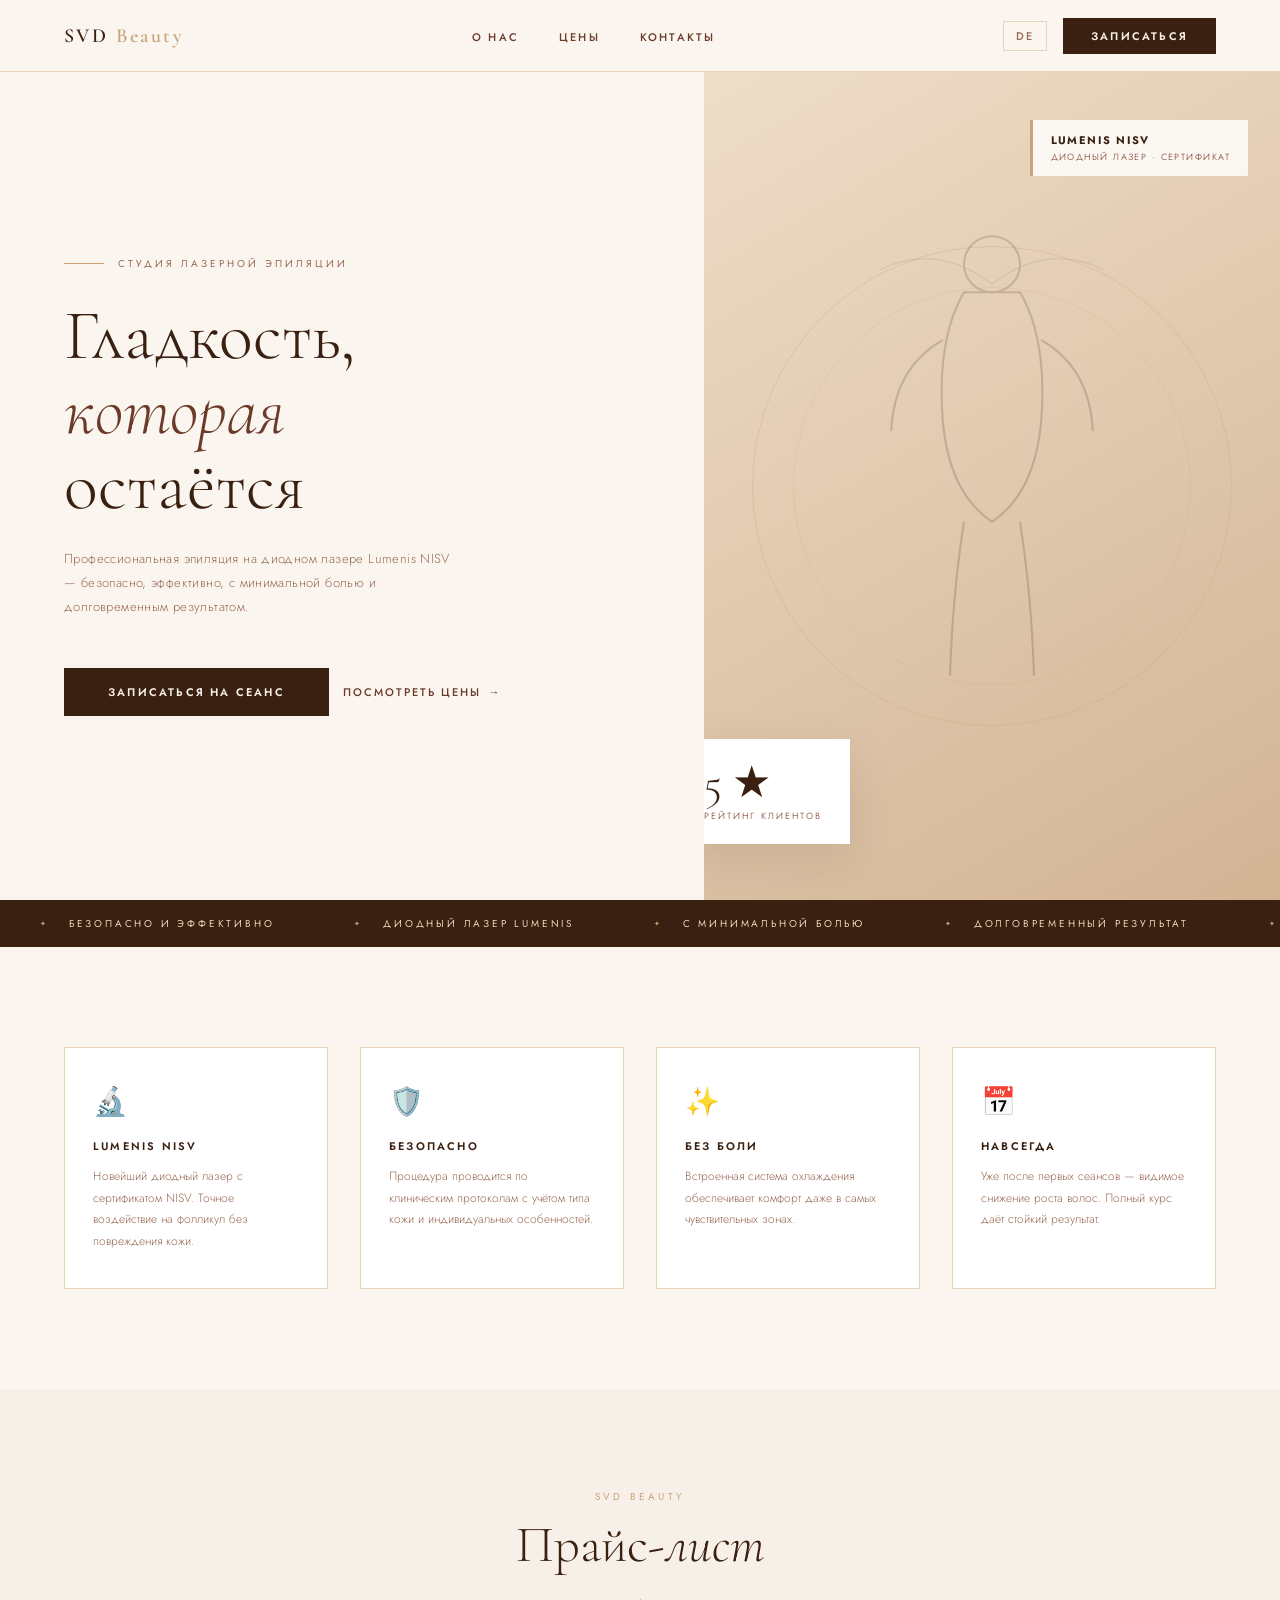
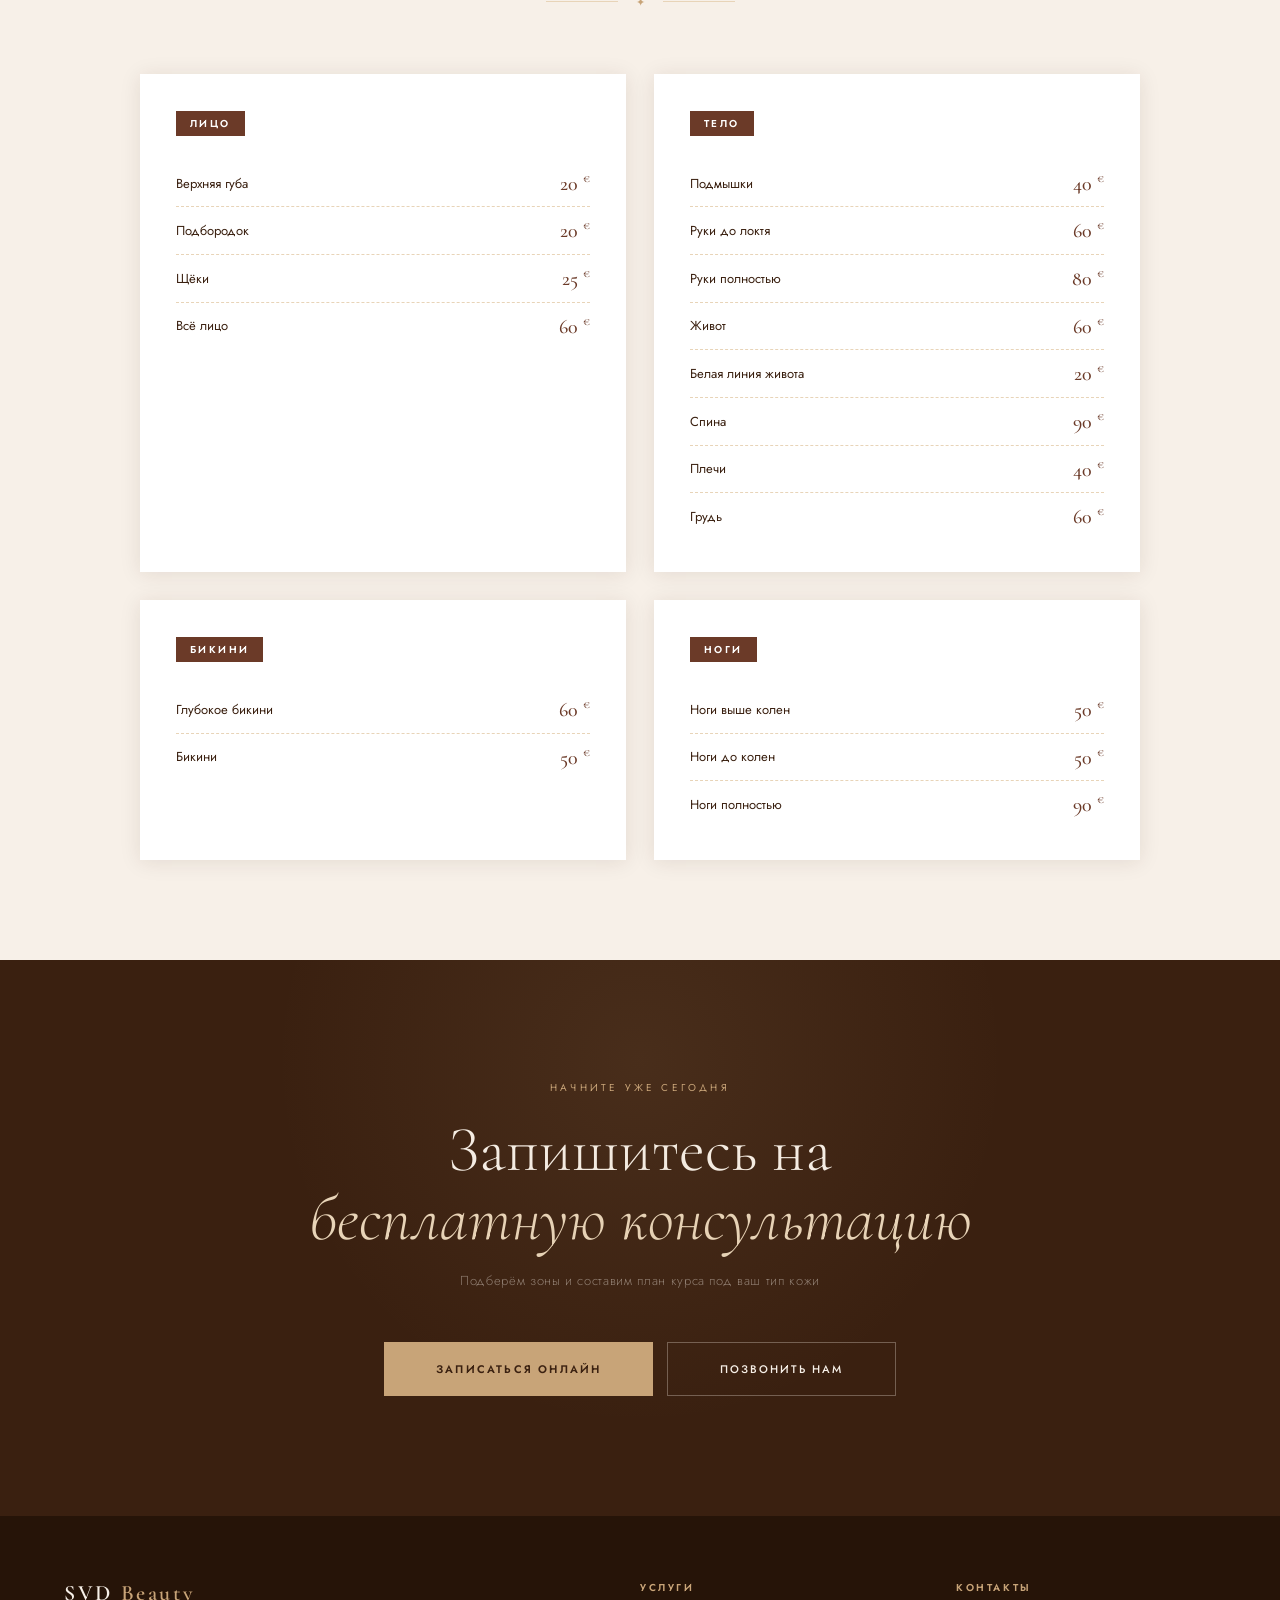
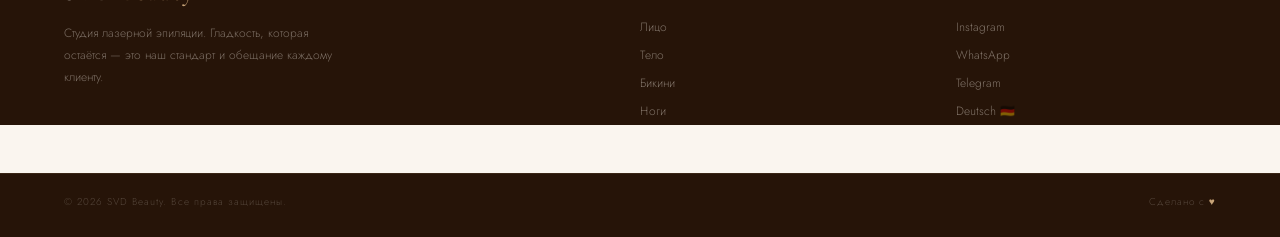
==== index.html @ 1533ad3a "initial commit" ====
<!doctype html>
<html lang="ru">
  <head>
    <meta charset="UTF-8" />
    <meta name="viewport" content="width=device-width, initial-scale=1.0" />
    <title>SVD Beauty — Студия лазерной эпиляции</title>
    <meta
      name="description"
      content="Профессиональная лазерная эпиляция на диодном лазере Lumenis. Безопасно, эффективно, без боли."
    />
    <link rel="preconnect" href="https://fonts.googleapis.com" />
    <link
      href="https://fonts.googleapis.com/css2?family=Cormorant+Garamond:ital,wght@0,300;0,400;0,600;1,300;1,400&family=Jost:wght@300;400;500;600&display=swap"
      rel="stylesheet"
    />
    <style>
      /* ═══════════════════════════════════
   RESET & VARIABLES
═══════════════════════════════════ */
      *,
      *::before,
      *::after {
        margin: 0;
        padding: 0;
        box-sizing: border-box;
      }
      :root {
        --cream: #f7f0e8;
        --warm: #faf5ef;
        --brown: #3a2010;
        --brown-mid: #6b3a28;
        --brown-soft: #9a6a55;
        --gold: #c8a478;
        --gold-light: #e8d4b8;
        --gold-pale: #f3e9d8;
        --white: #ffffff;
        --shadow: rgba(58, 32, 16, 0.1);
        --nav-h: 72px;
      }
      html {
        scroll-behavior: smooth;
      }
      body {
        font-family: "Jost", sans-serif;
        background: var(--warm);
        color: var(--brown);
        overflow-x: hidden;
        -webkit-font-smoothing: antialiased;
      }
      img {
        max-width: 100%;
        display: block;
      }
      button {
        font-family: inherit;
      }

      /* ═══════════════════════════════════
   NAV
═══════════════════════════════════ */
      .nav {
        position: fixed;
        top: 0;
        left: 0;
        right: 0;
        z-index: 200;
        height: var(--nav-h);
        display: flex;
        align-items: center;
        justify-content: space-between;
        padding: 0 64px;
        background: rgba(250, 245, 239, 0.92);
        backdrop-filter: blur(16px);
        border-bottom: 1px solid var(--gold-light);
        animation: fadeDown 0.6s ease both;
      }
      @keyframes fadeDown {
        from {
          opacity: 0;
          transform: translateY(-16px);
        }
        to {
          opacity: 1;
          transform: none;
        }
      }

      .nav-logo {
        font-family: "Cormorant Garamond", serif;
        font-size: 20px;
        font-weight: 600;
        letter-spacing: 0.12em;
        color: var(--brown);
        text-decoration: none;
      }
      .nav-logo em {
        font-style: normal;
        color: var(--gold);
      }

      .nav-center {
        display: flex;
        gap: 40px;
        list-style: none;
      }
      .nav-center a {
        font-size: 11px;
        font-weight: 500;
        letter-spacing: 0.2em;
        text-transform: uppercase;
        color: var(--brown-mid);
        text-decoration: none;
        transition: color 0.2s;
      }
      .nav-center a:hover {
        color: var(--gold);
      }

      .nav-right {
        display: flex;
        align-items: center;
        gap: 16px;
      }

      .lang-switch {
        font-size: 11px;
        font-weight: 500;
        letter-spacing: 0.16em;
        text-transform: uppercase;
        color: var(--brown-soft);
        text-decoration: none;
        padding: 6px 12px;
        border: 1px solid var(--gold-light);
        transition: all 0.2s;
      }
      .lang-switch:hover {
        border-color: var(--gold);
        color: var(--brown);
      }

      .btn-nav {
        font-size: 11px;
        font-weight: 600;
        letter-spacing: 0.2em;
        text-transform: uppercase;
        padding: 10px 28px;
        background: var(--brown);
        color: var(--cream);
        border: none;
        cursor: pointer;
        transition:
          background 0.2s,
          transform 0.15s;
      }
      .btn-nav:hover {
        background: var(--brown-mid);
        transform: translateY(-1px);
      }

      /* Burger */
      .burger {
        display: none;
        flex-direction: column;
        gap: 5px;
        background: none;
        border: none;
        cursor: pointer;
        padding: 4px;
      }
      .burger span {
        width: 24px;
        height: 2px;
        background: var(--brown);
        display: block;
        transition: all 0.3s;
      }

      /* Mobile nav drawer */
      .nav-drawer {
        display: none;
        position: fixed;
        top: var(--nav-h);
        left: 0;
        right: 0;
        background: var(--warm);
        border-bottom: 1px solid var(--gold-light);
        padding: 28px 32px;
        z-index: 199;
        flex-direction: column;
        gap: 20px;
        box-shadow: 0 12px 40px var(--shadow);
      }
      .nav-drawer.open {
        display: flex;
        animation: slideDown 0.25s ease;
      }
      @keyframes slideDown {
        from {
          opacity: 0;
          transform: translateY(-10px);
        }
        to {
          opacity: 1;
          transform: none;
        }
      }
      .nav-drawer a {
        font-size: 13px;
        font-weight: 500;
        letter-spacing: 0.16em;
        text-transform: uppercase;
        color: var(--brown-mid);
        text-decoration: none;
        padding: 8px 0;
        border-bottom: 1px solid var(--gold-pale);
      }
      .nav-drawer .btn-nav {
        width: 100%;
        text-align: center;
        padding: 14px;
        margin-top: 4px;
      }
      .nav-drawer .lang-switch {
        text-align: center;
      }

      /* ═══════════════════════════════════
   HERO
═══════════════════════════════════ */
      .hero {
        min-height: 100vh;
        padding-top: var(--nav-h);
        display: grid;
        grid-template-columns: 55% 45%;
      }

      .hero-left {
        display: flex;
        flex-direction: column;
        justify-content: center;
        padding: 80px 64px;
        animation: fadeLeft 0.8s 0.15s ease both;
      }
      @keyframes fadeLeft {
        from {
          opacity: 0;
          transform: translateX(-32px);
        }
        to {
          opacity: 1;
          transform: none;
        }
      }

      .hero-eyebrow {
        display: flex;
        align-items: center;
        gap: 14px;
        font-size: 10px;
        letter-spacing: 0.3em;
        text-transform: uppercase;
        color: var(--brown-soft);
        margin-bottom: 28px;
      }
      .hero-eyebrow::before {
        content: "";
        width: 40px;
        height: 1px;
        background: var(--gold);
      }

      .hero-title {
        font-family: "Cormorant Garamond", serif;
        font-size: clamp(48px, 5.5vw, 80px);
        font-weight: 300;
        line-height: 1.06;
        color: var(--brown);
        margin-bottom: 24px;
      }
      .hero-title em {
        font-style: italic;
        color: var(--brown-mid);
      }

      .hero-desc {
        font-size: 13px;
        font-weight: 300;
        line-height: 1.85;
        color: var(--brown-soft);
        max-width: 400px;
        margin-bottom: 48px;
        letter-spacing: 0.03em;
      }

      .hero-btns {
        display: flex;
        gap: 14px;
        flex-wrap: wrap;
        align-items: center;
      }

      .btn-primary {
        font-size: 11px;
        font-weight: 600;
        letter-spacing: 0.2em;
        text-transform: uppercase;
        padding: 16px 44px;
        background: var(--brown);
        color: var(--cream);
        border: none;
        cursor: pointer;
        transition:
          background 0.2s,
          transform 0.15s;
      }
      .btn-primary:hover {
        background: var(--brown-mid);
        transform: translateY(-2px);
      }

      .btn-ghost {
        font-size: 11px;
        font-weight: 500;
        letter-spacing: 0.18em;
        text-transform: uppercase;
        color: var(--brown-mid);
        background: none;
        border: none;
        cursor: pointer;
        display: inline-flex;
        align-items: center;
        gap: 8px;
        transition:
          gap 0.2s,
          color 0.2s;
      }
      .btn-ghost:hover {
        gap: 14px;
        color: var(--gold);
      }
      .btn-ghost::after {
        content: "→";
      }

      .hero-right {
        position: relative;
        overflow: hidden;
        background: linear-gradient(
          150deg,
          #eeddc8 0%,
          #e0c9ae 50%,
          #d2b494 100%
        );
        animation: fadeRight 0.8s 0.25s ease both;
      }
      @keyframes fadeRight {
        from {
          opacity: 0;
          transform: translateX(24px);
        }
        to {
          opacity: 1;
          transform: none;
        }
      }

      /* decorative ring */
      .hero-ring {
        position: absolute;
        top: 50%;
        left: 50%;
        transform: translate(-50%, -50%);
        width: min(480px, 90%);
        aspect-ratio: 1;
        border-radius: 50%;
        border: 1px solid rgba(201, 164, 120, 0.35);
        pointer-events: none;
      }
      .hero-ring::after {
        content: "";
        position: absolute;
        inset: 40px;
        border-radius: 50%;
        border: 1px solid rgba(201, 164, 120, 0.2);
      }

      /* SVG figure */
      .hero-fig {
        position: absolute;
        top: 50%;
        left: 50%;
        transform: translate(-50%, -54%);
        width: min(280px, 70%);
        opacity: 0.18;
      }

      .hero-badge {
        position: absolute;
        bottom: 56px;
        left: -28px;
        background: var(--white);
        padding: 22px 28px;
        box-shadow: 0 16px 48px var(--shadow);
        animation: cardUp 0.9s 0.5s ease both;
      }
      @keyframes cardUp {
        from {
          opacity: 0;
          transform: translateY(24px);
        }
        to {
          opacity: 1;
          transform: none;
        }
      }
      .hero-badge-num {
        font-family: "Cormorant Garamond", serif;
        font-size: 44px;
        font-weight: 300;
        color: var(--brown);
        line-height: 1;
      }
      .hero-badge-text {
        font-size: 9px;
        letter-spacing: 0.22em;
        text-transform: uppercase;
        color: var(--brown-soft);
        margin-top: 4px;
      }

      .hero-cert {
        position: absolute;
        top: 48px;
        right: 32px;
        background: rgba(255, 255, 255, 0.82);
        backdrop-filter: blur(8px);
        border-left: 3px solid var(--gold);
        padding: 12px 18px;
        font-size: 9px;
        letter-spacing: 0.16em;
        text-transform: uppercase;
        color: var(--brown-soft);
        line-height: 1.6;
        animation: fadeIn 0.9s 0.7s ease both;
      }
      @keyframes fadeIn {
        from {
          opacity: 0;
        }
        to {
          opacity: 1;
        }
      }
      .hero-cert strong {
        display: block;
        font-size: 11px;
        color: var(--brown);
      }

      /* ═══════════════════════════════════
   TICKER
═══════════════════════════════════ */
      .ticker {
        background: var(--brown);
        padding: 16px 0;
        overflow: hidden;
      }
      .ticker-track {
        display: flex;
        gap: 0;
        animation: ticker 26s linear infinite;
        white-space: nowrap;
      }
      @keyframes ticker {
        from {
          transform: translateX(0);
        }
        to {
          transform: translateX(-50%);
        }
      }
      .ticker-item {
        flex-shrink: 0;
        padding: 0 40px;
        font-size: 10px;
        letter-spacing: 0.28em;
        text-transform: uppercase;
        color: var(--gold-light);
        display: inline-flex;
        align-items: center;
        gap: 20px;
      }
      .ticker-item::before {
        content: "✦";
        color: var(--gold);
        font-size: 7px;
      }

      /* ═══════════════════════════════════
   FEATURES
═══════════════════════════════════ */
      .features {
        padding: 100px 64px;
        display: grid;
        grid-template-columns: repeat(4, 1fr);
        gap: 32px;
      }

      .feat {
        padding: 40px 28px 36px;
        border: 1px solid var(--gold-light);
        background: var(--white);
        transition:
          transform 0.3s,
          box-shadow 0.3s,
          border-color 0.3s;
      }
      .feat:hover {
        transform: translateY(-6px);
        box-shadow: 0 20px 48px var(--shadow);
        border-color: var(--gold);
      }
      .feat-icon {
        font-size: 28px;
        margin-bottom: 22px;
        line-height: 1;
      }
      .feat-title {
        font-size: 11px;
        letter-spacing: 0.2em;
        text-transform: uppercase;
        font-weight: 600;
        color: var(--brown);
        margin-bottom: 12px;
      }
      .feat-text {
        font-size: 12px;
        line-height: 1.8;
        color: var(--brown-soft);
        font-weight: 300;
      }

      /* ═══════════════════════════════════
   PRICE
═══════════════════════════════════ */
      .prices {
        padding: 100px 64px;
        background: var(--cream);
      }

      .section-head {
        text-align: center;
        margin-bottom: 64px;
      }
      .section-eye {
        font-size: 10px;
        letter-spacing: 0.32em;
        text-transform: uppercase;
        color: var(--gold);
        margin-bottom: 14px;
        display: block;
      }
      .section-title {
        font-family: "Cormorant Garamond", serif;
        font-size: clamp(36px, 4vw, 58px);
        font-weight: 300;
        color: var(--brown);
        line-height: 1.08;
      }
      .section-title em {
        font-style: italic;
      }
      .section-rule {
        display: flex;
        align-items: center;
        justify-content: center;
        gap: 18px;
        margin-top: 20px;
      }
      .section-rule::before,
      .section-rule::after {
        content: "";
        width: 72px;
        height: 1px;
        background: var(--gold-light);
      }
      .section-rule span {
        color: var(--gold);
        font-size: 11px;
      }

      .price-grid {
        display: grid;
        grid-template-columns: repeat(2, 1fr);
        gap: 28px;
        max-width: 1000px;
        margin: 0 auto;
      }

      .price-card {
        background: var(--white);
        padding: 36px 36px 32px;
        box-shadow: 0 2px 20px var(--shadow);
        transition: box-shadow 0.3s;
      }
      .price-card:hover {
        box-shadow: 0 8px 36px var(--shadow);
      }

      .price-cat {
        display: inline-block;
        font-size: 10px;
        letter-spacing: 0.24em;
        text-transform: uppercase;
        font-weight: 600;
        color: var(--white);
        background: var(--brown-mid);
        padding: 5px 14px;
        margin-bottom: 24px;
      }

      .price-row {
        display: flex;
        align-items: center;
        padding: 11px 0;
        border-bottom: 1px dashed var(--gold-light);
        gap: 8px;
      }
      .price-row:last-child {
        border-bottom: none;
      }
      .price-row:hover {
        background: var(--gold-pale);
        margin: 0 -12px;
        padding: 11px 12px;
      }

      .price-name {
        font-size: 13px;
        font-weight: 400;
        color: var(--brown);
      }
      .price-dots {
        flex: 1;
      }
      .price-val {
        font-family: "Cormorant Garamond", serif;
        font-size: 20px;
        font-weight: 500;
        color: var(--brown-mid);
        white-space: nowrap;
        flex-shrink: 0;
      }
      .price-val sup {
        font-size: 12px;
        vertical-align: super;
      }

      /* ═══════════════════════════════════
   CTA
═══════════════════════════════════ */
      .cta {
        padding: 120px 64px;
        text-align: center;
        background: var(--brown);
        position: relative;
        overflow: hidden;
      }
      .cta::before {
        content: "";
        position: absolute;
        top: -280px;
        left: 50%;
        transform: translateX(-50%);
        width: 760px;
        height: 760px;
        border-radius: 50%;
        background: radial-gradient(
          circle,
          rgba(200, 164, 120, 0.1) 0%,
          transparent 68%
        );
        pointer-events: none;
      }
      .cta-eye {
        font-size: 10px;
        letter-spacing: 0.32em;
        text-transform: uppercase;
        color: var(--gold);
        margin-bottom: 20px;
        display: block;
      }
      .cta-title {
        font-family: "Cormorant Garamond", serif;
        font-size: clamp(40px, 5vw, 68px);
        font-weight: 300;
        color: var(--cream);
        line-height: 1.08;
        margin-bottom: 18px;
      }
      .cta-title em {
        font-style: italic;
        color: var(--gold-light);
      }
      .cta-sub {
        font-size: 13px;
        color: rgba(247, 240, 232, 0.45);
        letter-spacing: 0.05em;
        margin-bottom: 52px;
        font-weight: 300;
      }
      .cta-btns {
        display: flex;
        justify-content: center;
        gap: 14px;
        flex-wrap: wrap;
      }

      .btn-gold {
        font-size: 11px;
        font-weight: 600;
        letter-spacing: 0.2em;
        text-transform: uppercase;
        padding: 18px 52px;
        background: var(--gold);
        color: var(--brown);
        border: none;
        cursor: pointer;
        transition:
          background 0.2s,
          transform 0.15s;
      }
      .btn-gold:hover {
        background: var(--gold-light);
        transform: translateY(-2px);
      }

      .btn-outline {
        font-size: 11px;
        font-weight: 500;
        letter-spacing: 0.18em;
        text-transform: uppercase;
        padding: 18px 52px;
        background: transparent;
        border: 1.5px solid rgba(247, 240, 232, 0.3);
        color: var(--cream);
        cursor: pointer;
        transition:
          border-color 0.2s,
          color 0.2s;
      }
      .btn-outline:hover {
        border-color: var(--gold);
        color: var(--gold-light);
      }

      /* ═══════════════════════════════════
   FOOTER
═══════════════════════════════════ */
      footer {
        background: #261408;
        padding: 64px 64px 0;
        display: grid;
        grid-template-columns: 2fr 1fr 1fr;
        gap: 56px;
      }
      .footer-logo {
        font-family: "Cormorant Garamond", serif;
        font-size: 22px;
        font-weight: 600;
        letter-spacing: 0.12em;
        color: var(--cream);
        text-decoration: none;
        display: inline-block;
        margin-bottom: 16px;
      }
      .footer-logo em {
        font-style: normal;
        color: var(--gold);
      }
      .footer-desc {
        font-size: 12px;
        color: rgba(247, 240, 232, 0.4);
        line-height: 1.85;
        max-width: 270px;
        font-weight: 300;
      }
      .footer-col h4 {
        font-size: 10px;
        letter-spacing: 0.26em;
        text-transform: uppercase;
        color: var(--gold);
        margin-bottom: 18px;
        font-weight: 600;
      }
      .footer-col ul {
        list-style: none;
      }
      .footer-col li {
        font-size: 12px;
        color: rgba(247, 240, 232, 0.42);
        padding: 5px 0;
        font-weight: 300;
      }
      .footer-col a {
        color: rgba(247, 240, 232, 0.42);
        text-decoration: none;
        transition: color 0.2s;
      }
      .footer-col a:hover {
        color: var(--gold-light);
      }

      .footer-bottom {
        background: #261408;
        padding: 20px 64px 28px;
        margin-top: 48px;
        border-top: 1px solid rgba(200, 164, 120, 0.12);
        display: flex;
        justify-content: space-between;
        align-items: center;
      }
      .footer-bottom p {
        font-size: 10px;
        letter-spacing: 0.1em;
        color: rgba(247, 240, 232, 0.22);
        font-weight: 300;
      }
      .footer-heart {
        color: var(--gold);
      }

      /* ═══════════════════════════════════
   MODAL
═══════════════════════════════════ */
      .overlay {
        display: none;
        position: fixed;
        inset: 0;
        z-index: 300;
        background: rgba(38, 20, 8, 0.72);
        backdrop-filter: blur(8px);
        align-items: center;
        justify-content: center;
        padding: 20px;
      }
      .overlay.open {
        display: flex;
        animation: fadeIn 0.2s ease;
      }

      .modal {
        background: var(--warm);
        padding: 52px 44px;
        max-width: 460px;
        width: 100%;
        position: relative;
        box-shadow: 0 32px 80px rgba(0, 0, 0, 0.3);
        animation: scaleUp 0.25s ease;
      }
      @keyframes scaleUp {
        from {
          opacity: 0;
          transform: scale(0.96);
        }
        to {
          opacity: 1;
          transform: scale(1);
        }
      }

      .modal-close {
        position: absolute;
        top: 18px;
        right: 20px;
        font-size: 18px;
        background: none;
        border: none;
        color: var(--brown-soft);
        cursor: pointer;
        transition: color 0.2s;
      }
      .modal-close:hover {
        color: var(--brown);
      }

      .modal h2 {
        font-family: "Cormorant Garamond", serif;
        font-size: 30px;
        font-weight: 300;
        margin-bottom: 6px;
      }
      .modal-sub {
        font-size: 12px;
        color: var(--brown-soft);
        margin-bottom: 30px;
        font-weight: 300;
      }

      .form-row {
        margin-bottom: 18px;
      }
      .form-row label {
        display: block;
        font-size: 10px;
        letter-spacing: 0.2em;
        text-transform: uppercase;
        color: var(--brown-soft);
        margin-bottom: 8px;
        font-weight: 500;
      }
      .form-row input,
      .form-row select {
        width: 100%;
        padding: 13px 14px;
        border: 1px solid var(--gold-light);
        background: var(--white);
        font-family: "Jost", sans-serif;
        font-size: 13px;
        color: var(--brown);
        outline: none;
        transition: border-color 0.2s;
        appearance: none;
      }
      .form-row input:focus,
      .form-row select:focus {
        border-color: var(--gold);
      }

      .form-submit {
        width: 100%;
        padding: 15px;
        margin-top: 6px;
        background: var(--brown);
        color: var(--cream);
        font-family: "Jost", sans-serif;
        font-size: 11px;
        font-weight: 600;
        letter-spacing: 0.22em;
        text-transform: uppercase;
        border: none;
        cursor: pointer;
        transition: background 0.2s;
      }
      .form-submit:hover:not(:disabled) {
        background: var(--brown-mid);
      }
      .form-submit:disabled {
        opacity: 0.6;
        cursor: not-allowed;
      }

      .form-msg {
        display: none;
        margin-top: 12px;
        padding: 12px 14px;
        font-size: 12px;
        font-weight: 400;
        text-align: center;
      }
      .form-msg.success {
        background: #eef6ee;
        color: #2d6a2d;
        display: block;
      }
      .form-msg.error {
        background: #fdecea;
        color: #8b2c2c;
        display: block;
      }

      /* ═══════════════════════════════════
   RESPONSIVE — 1024
═══════════════════════════════════ */
      @media (max-width: 1024px) {
        .nav {
          padding: 0 32px;
        }
        .nav-center {
          gap: 24px;
        }

        .hero {
          grid-template-columns: 1fr 1fr;
        }
        .hero-left {
          padding: 60px 36px 60px 40px;
        }

        .features {
          padding: 72px 40px;
          gap: 20px;
        }
        .prices {
          padding: 80px 40px;
        }
        .cta {
          padding: 90px 40px;
        }
        footer {
          padding: 52px 40px 0;
          gap: 36px;
        }
        .footer-bottom {
          padding: 18px 40px 24px;
        }
      }

      /* ═══════════════════════════════════
   RESPONSIVE — 768
═══════════════════════════════════ */
      @media (max-width: 768px) {
        :root {
          --nav-h: 64px;
        }

        .nav {
          padding: 0 24px;
        }
        .nav-center,
        .nav-right .lang-switch,
        .nav-right .btn-nav {
          display: none;
        }
        .burger {
          display: flex;
        }

        /* hero stacks */
        .hero {
          grid-template-columns: 1fr;
          min-height: auto;
        }
        .hero-left {
          padding: 56px 24px 52px;
          order: 1;
        }
        .hero-right {
          order: 2;
          height: 300px;
        }
        .hero-badge {
          left: 16px;
          bottom: 24px;
          padding: 16px 20px;
        }
        .hero-badge-num {
          font-size: 36px;
        }
        .hero-cert {
          top: 20px;
          right: 16px;
        }

        /* features 2 cols */
        .features {
          grid-template-columns: 1fr 1fr;
          padding: 56px 24px;
          gap: 16px;
        }

        /* price 1 col */
        .price-grid {
          grid-template-columns: 1fr;
        }
        .prices {
          padding: 64px 24px;
        }
        .price-card {
          padding: 28px 24px;
        }

        .cta {
          padding: 72px 24px;
        }
        .cta-btns {
          flex-direction: column;
          align-items: stretch;
        }
        .btn-gold,
        .btn-outline {
          padding: 16px 32px;
        }

        footer {
          grid-template-columns: 1fr;
          padding: 48px 24px 0;
          gap: 36px;
        }
        .footer-bottom {
          flex-direction: column;
          gap: 6px;
          padding: 16px 24px 24px;
          text-align: center;
        }

        .modal {
          padding: 40px 28px;
        }
      }

      @media (max-width: 400px) {
        .features {
          grid-template-columns: 1fr;
        }
        .hero-btns {
          flex-direction: column;
          align-items: flex-start;
        }
      }
    </style>
  </head>
  <body>
    <!-- ═══ NAV ═══ -->
    <nav class="nav">
      <a href="#" class="nav-logo">SVD <em>Beauty</em></a>

      <ul class="nav-center">
        <li><a href="#features">О нас</a></li>
        <li><a href="#prices">Цены</a></li>
        <li><a href="#contact">Контакты</a></li>
      </ul>

      <div class="nav-right">
        <a
          href="/mnt/user-data/outputs/svd-beauty/de/index.html"
          class="lang-switch"
          >DE</a
        >
        <button class="btn-nav" onclick="openModal()">Записаться</button>
      </div>

      <button
        class="burger"
        id="burger"
        aria-label="Меню"
        onclick="toggleDrawer()"
      >
        <span></span><span></span><span></span>
      </button>
    </nav>

    <!-- Mobile drawer -->
    <div class="nav-drawer" id="drawer">
      <a href="#features" onclick="toggleDrawer()">О нас</a>
      <a href="#prices" onclick="toggleDrawer()">Цены</a>
      <a href="#contact" onclick="toggleDrawer()">Контакты</a>
      <a href="/de/" class="lang-switch">🇩🇪 Deutsch</a>
      <button
        class="btn-nav"
        onclick="
          toggleDrawer();
          openModal();
        "
      >
        Записаться
      </button>
    </div>

    <!-- ═══ HERO ═══ -->
    <section class="hero">
      <div class="hero-left">
        <div class="hero-eyebrow">Студия лазерной эпиляции</div>
        <h1 class="hero-title">
          Гладкость,<br />
          <em>которая</em><br />
          остаётся
        </h1>
        <p class="hero-desc">
          Профессиональная эпиляция на диодном лазере Lumenis NISV — безопасно,
          эффективно, с минимальной болью и долговременным результатом.
        </p>
        <div class="hero-btns">
          <button class="btn-primary" onclick="openModal()">
            Записаться на сеанс
          </button>
          <button
            class="btn-ghost"
            onclick="
              document
                .getElementById('prices')
                .scrollIntoView({ behavior: 'smooth' })
            "
          >
            Посмотреть цены
          </button>
        </div>
      </div>

      <div class="hero-right">
        <div class="hero-ring"></div>

        <!-- Abstract figure SVG -->
        <svg
          class="hero-fig"
          viewBox="0 0 200 360"
          fill="none"
          xmlns="http://www.w3.org/2000/svg"
        >
          <circle cx="100" cy="36" r="20" stroke="#3a2010" stroke-width="1.5" />
          <path
            d="M80 56 Q60 90 65 150 Q70 200 100 220 Q130 200 135 150 Q140 90 120 56Z"
            stroke="#3a2010"
            stroke-width="1.5"
            fill="none"
          />
          <path
            d="M65 90 Q30 110 28 155"
            stroke="#3a2010"
            stroke-width="1.5"
            fill="none"
          />
          <path
            d="M135 90 Q170 110 172 155"
            stroke="#3a2010"
            stroke-width="1.5"
            fill="none"
          />
          <path
            d="M80 220 Q72 270 70 330"
            stroke="#3a2010"
            stroke-width="1.5"
            fill="none"
          />
          <path
            d="M120 220 Q128 270 130 330"
            stroke="#3a2010"
            stroke-width="1.5"
            fill="none"
          />
          <!-- palm leaves -->
          <path
            d="M20 40 Q60 20 100 50"
            stroke="#3a2010"
            stroke-width=".8"
            fill="none"
            opacity=".5"
          />
          <path
            d="M180 40 Q140 20 100 50"
            stroke="#3a2010"
            stroke-width=".8"
            fill="none"
            opacity=".5"
          />
        </svg>

        <div class="hero-badge">
          <div class="hero-badge-num">5 ★</div>
          <div class="hero-badge-text">Рейтинг клиентов</div>
        </div>

        <div class="hero-cert">
          <strong>Lumenis NISV</strong>
          Диодный лазер · Сертификат
        </div>
      </div>
    </section>

    <!-- ═══ TICKER ═══ -->
    <div class="ticker" aria-hidden="true">
      <div class="ticker-track">
        <span class="ticker-item">Безопасно и эффективно</span>
        <span class="ticker-item">Диодный лазер Lumenis</span>
        <span class="ticker-item">С минимальной болью</span>
        <span class="ticker-item">Долговременный результат</span>
        <span class="ticker-item">NISV Сертификат</span>
        <span class="ticker-item">Гладкость, которая остаётся</span>
        <span class="ticker-item">Безопасно и эффективно</span>
        <span class="ticker-item">Диодный лазер Lumenis</span>
        <span class="ticker-item">С минимальной болью</span>
        <span class="ticker-item">Долговременный результат</span>
        <span class="ticker-item">NISV Сертификат</span>
        <span class="ticker-item">Гладкость, которая остаётся</span>
      </div>
    </div>

    <!-- ═══ FEATURES ═══ -->
    <section class="features" id="features">
      <div class="feat">
        <div class="feat-icon">🔬</div>
        <div class="feat-title">Lumenis NISV</div>
        <p class="feat-text">
          Новейший диодный лазер с сертификатом NISV. Точное воздействие на
          фолликул без повреждения кожи.
        </p>
      </div>
      <div class="feat">
        <div class="feat-icon">🛡️</div>
        <div class="feat-title">Безопасно</div>
        <p class="feat-text">
          Процедура проводится по клиническим протоколам с учётом типа кожи и
          индивидуальных особенностей.
        </p>
      </div>
      <div class="feat">
        <div class="feat-icon">✨</div>
        <div class="feat-title">Без боли</div>
        <p class="feat-text">
          Встроенная система охлаждения обеспечивает комфорт даже в самых
          чувствительных зонах.
        </p>
      </div>
      <div class="feat">
        <div class="feat-icon">📅</div>
        <div class="feat-title">Навсегда</div>
        <p class="feat-text">
          Уже после первых сеансов — видимое снижение роста волос. Полный курс
          даёт стойкий результат.
        </p>
      </div>
    </section>

    <!-- ═══ PRICES ═══ -->
    <section class="prices" id="prices">
      <div class="section-head">
        <span class="section-eye">SVD Beauty</span>
        <h2 class="section-title">Прайс&#8209;<em>лист</em></h2>
        <div class="section-rule"><span>✦</span></div>
      </div>

      <div class="price-grid">
        <div class="price-card">
          <span class="price-cat">Лицо</span>
          <div class="price-row">
            <span class="price-name">Верхняя губа</span
            ><span class="price-dots"></span
            ><span class="price-val">20 <sup>€</sup></span>
          </div>
          <div class="price-row">
            <span class="price-name">Подбородок</span
            ><span class="price-dots"></span
            ><span class="price-val">20 <sup>€</sup></span>
          </div>
          <div class="price-row">
            <span class="price-name">Щёки</span><span class="price-dots"></span
            ><span class="price-val">25 <sup>€</sup></span>
          </div>
          <div class="price-row">
            <span class="price-name">Всё лицо</span
            ><span class="price-dots"></span
            ><span class="price-val">60 <sup>€</sup></span>
          </div>
        </div>

        <div class="price-card">
          <span class="price-cat">Тело</span>
          <div class="price-row">
            <span class="price-name">Подмышки</span
            ><span class="price-dots"></span
            ><span class="price-val">40 <sup>€</sup></span>
          </div>
          <div class="price-row">
            <span class="price-name">Руки до локтя</span
            ><span class="price-dots"></span
            ><span class="price-val">60 <sup>€</sup></span>
          </div>
          <div class="price-row">
            <span class="price-name">Руки полностью</span
            ><span class="price-dots"></span
            ><span class="price-val">80 <sup>€</sup></span>
          </div>
          <div class="price-row">
            <span class="price-name">Живот</span><span class="price-dots"></span
            ><span class="price-val">60 <sup>€</sup></span>
          </div>
          <div class="price-row">
            <span class="price-name">Белая линия живота</span
            ><span class="price-dots"></span
            ><span class="price-val">20 <sup>€</sup></span>
          </div>
          <div class="price-row">
            <span class="price-name">Спина</span><span class="price-dots"></span
            ><span class="price-val">90 <sup>€</sup></span>
          </div>
          <div class="price-row">
            <span class="price-name">Плечи</span><span class="price-dots"></span
            ><span class="price-val">40 <sup>€</sup></span>
          </div>
          <div class="price-row">
            <span class="price-name">Грудь</span><span class="price-dots"></span
            ><span class="price-val">60 <sup>€</sup></span>
          </div>
        </div>

        <div class="price-card">
          <span class="price-cat">Бикини</span>
          <div class="price-row">
            <span class="price-name">Глубокое бикини</span
            ><span class="price-dots"></span
            ><span class="price-val">60 <sup>€</sup></span>
          </div>
          <div class="price-row">
            <span class="price-name">Бикини</span
            ><span class="price-dots"></span
            ><span class="price-val">50 <sup>€</sup></span>
          </div>
        </div>

        <div class="price-card">
          <span class="price-cat">Ноги</span>
          <div class="price-row">
            <span class="price-name">Ноги выше колен</span
            ><span class="price-dots"></span
            ><span class="price-val">50 <sup>€</sup></span>
          </div>
          <div class="price-row">
            <span class="price-name">Ноги до колен</span
            ><span class="price-dots"></span
            ><span class="price-val">50 <sup>€</sup></span>
          </div>
          <div class="price-row">
            <span class="price-name">Ноги полностью</span
            ><span class="price-dots"></span
            ><span class="price-val">90 <sup>€</sup></span>
          </div>
        </div>
      </div>
    </section>

    <!-- ═══ CTA ═══ -->
    <section class="cta" id="contact">
      <span class="cta-eye">Начните уже сегодня</span>
      <h2 class="cta-title">
        Запишитесь на<br /><em>бесплатную консультацию</em>
      </h2>
      <p class="cta-sub">
        Подберём зоны и составим план курса под ваш тип кожи
      </p>
      <div class="cta-btns">
        <button class="btn-gold" onclick="openModal()">
          Записаться онлайн
        </button>
        <button class="btn-outline">Позвонить нам</button>
      </div>
    </section>

    <!-- ═══ FOOTER ═══ -->
    <footer>
      <div>
        <a href="#" class="footer-logo">SVD <em>Beauty</em></a>
        <p class="footer-desc">
          Студия лазерной эпиляции. Гладкость, которая остаётся — это наш
          стандарт и обещание каждому клиенту.
        </p>
      </div>
      <div class="footer-col">
        <h4>Услуги</h4>
        <ul>
          <li>Лицо</li>
          <li>Тело</li>
          <li>Бикини</li>
          <li>Ноги</li>
        </ul>
      </div>
      <div class="footer-col">
        <h4>Контакты</h4>
        <ul>
          <li><a href="#">Instagram</a></li>
          <li><a href="#">WhatsApp</a></li>
          <li><a href="#">Telegram</a></li>
          <li><a href="/de/">Deutsch 🇩🇪</a></li>
        </ul>
      </div>
    </footer>
    <div class="footer-bottom">
      <p>© 2026 SVD Beauty. Все права защищены.</p>
      <p>Сделано с <span class="footer-heart">♥</span></p>
    </div>

    <!-- ═══ MODAL ═══ -->
    <div
      class="overlay"
      id="overlay"
      onclick="if (event.target === this) closeModal();"
    >
      <div
        class="modal"
        role="dialog"
        aria-modal="true"
        aria-labelledby="modal-title"
      >
        <button class="modal-close" onclick="closeModal()" aria-label="Закрыть">
          ✕
        </button>
        <h2 id="modal-title">Запись на сеанс</h2>
        <p class="modal-sub">Заполните форму — ответим в течение 30 минут</p>

        <div class="form-row">
          <label for="f-name">Ваше имя</label>
          <input
            id="f-name"
            type="text"
            placeholder="Анна"
            autocomplete="given-name"
          />
        </div>
        <div class="form-row">
          <label for="f-phone">Телефон</label>
          <input
            id="f-phone"
            type="tel"
            placeholder="+371 00 000 000"
            autocomplete="tel"
          />
        </div>
        <div class="form-row">
          <label for="f-zone">Зона обработки</label>
          <select id="f-zone">
            <option value="">Выберите зону</option>
            <optgroup label="Лицо">
              <option>Верхняя губа — 20 €</option>
              <option>Подбородок — 20 €</option>
              <option>Щёки — 25 €</option>
              <option>Всё лицо — 60 €</option>
            </optgroup>
            <optgroup label="Тело">
              <option>Подмышки — 40 €</option>
              <option>Руки до локтя — 60 €</option>
              <option>Руки полностью — 80 €</option>
              <option>Живот — 60 €</option>
              <option>Белая линия живота — 20 €</option>
              <option>Спина — 90 €</option>
              <option>Плечи — 40 €</option>
              <option>Грудь — 60 €</option>
            </optgroup>
            <optgroup label="Бикини">
              <option>Глубокое бикини — 60 €</option>
              <option>Бикини — 50 €</option>
            </optgroup>
            <optgroup label="Ноги">
              <option>Ноги выше колен — 50 €</option>
              <option>Ноги до колен — 50 €</option>
              <option>Ноги полностью — 90 €</option>
            </optgroup>
          </select>
        </div>

        <button class="form-submit" id="f-submit" onclick="submitForm()">
          Отправить заявку
        </button>
        <div class="form-msg" id="f-msg"></div>
      </div>
    </div>

    <script>
      /* ── Drawer ── */
      function toggleDrawer() {
        document.getElementById("drawer").classList.toggle("open");
      }

      /* ── Modal ── */
      function openModal() {
        document.getElementById("overlay").classList.add("open");
        document.body.style.overflow = "hidden";
      }
      function closeModal() {
        document.getElementById("overlay").classList.remove("open");
        document.body.style.overflow = "";
        // reset form
        document.getElementById("f-name").value = "";
        document.getElementById("f-phone").value = "";
        document.getElementById("f-zone").value = "";
        const msg = document.getElementById("f-msg");
        msg.className = "form-msg";
        msg.textContent = "";
        const btn = document.getElementById("f-submit");
        btn.disabled = false;
        btn.textContent = "Отправить заявку";
      }

      /* ── Form submit → Netlify Function → Telegram ── */
      async function submitForm() {
        const name = document.getElementById("f-name").value.trim();
        const phone = document.getElementById("f-phone").value.trim();
        const zone = document.getElementById("f-zone").value;
        const msg = document.getElementById("f-msg");
        const btn = document.getElementById("f-submit");

        if (!name || !phone || !zone) {
          msg.className = "form-msg error";
          msg.textContent = "Пожалуйста, заполните все поля.";
          return;
        }

        btn.disabled = true;
        btn.textContent = "Отправка…";
        msg.className = "form-msg";
        msg.textContent = "";

        try {
          const res = await fetch("/.netlify/functions/send-telegram", {
            method: "POST",
            headers: { "Content-Type": "application/json" },
            body: JSON.stringify({ name, phone, zone }),
          });
          const data = await res.json();

          if (res.ok && data.ok) {
            msg.className = "form-msg success";
            msg.textContent = "✓ Заявка отправлена! Мы свяжемся с вами скоро.";
            btn.textContent = "✓ Отправлено";
            setTimeout(closeModal, 2200);
          } else {
            throw new Error("Server error");
          }
        } catch {
          msg.className = "form-msg error";
          msg.textContent =
            "Ошибка отправки. Попробуйте ещё раз или напишите нам напрямую.";
          btn.disabled = false;
          btn.textContent = "Отправить заявку";
        }
      }

      /* Close drawer on outside click */
      document.addEventListener("click", (e) => {
        const drawer = document.getElementById("drawer");
        const burger = document.getElementById("burger");
        if (
          drawer.classList.contains("open") &&
          !drawer.contains(e.target) &&
          !burger.contains(e.target)
        ) {
          drawer.classList.remove("open");
        }
      });
    </script>
  </body>
</html>
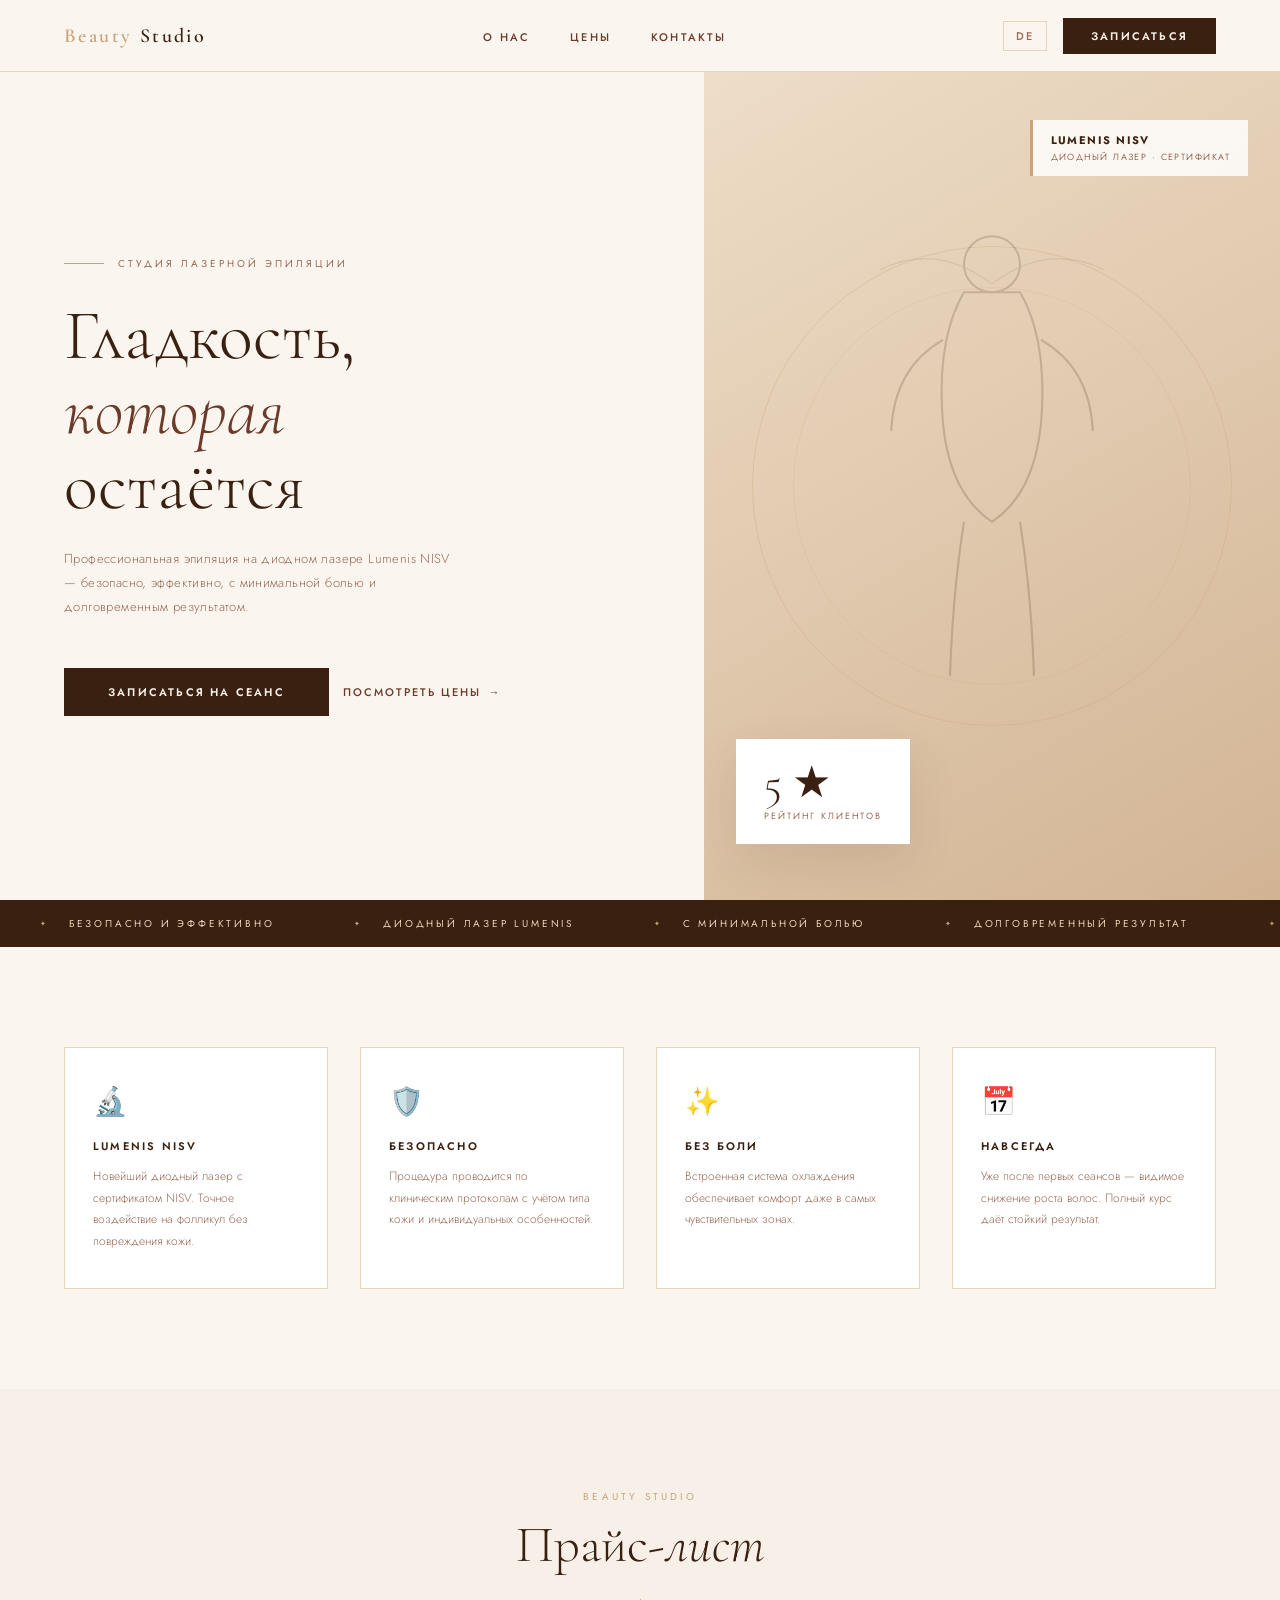
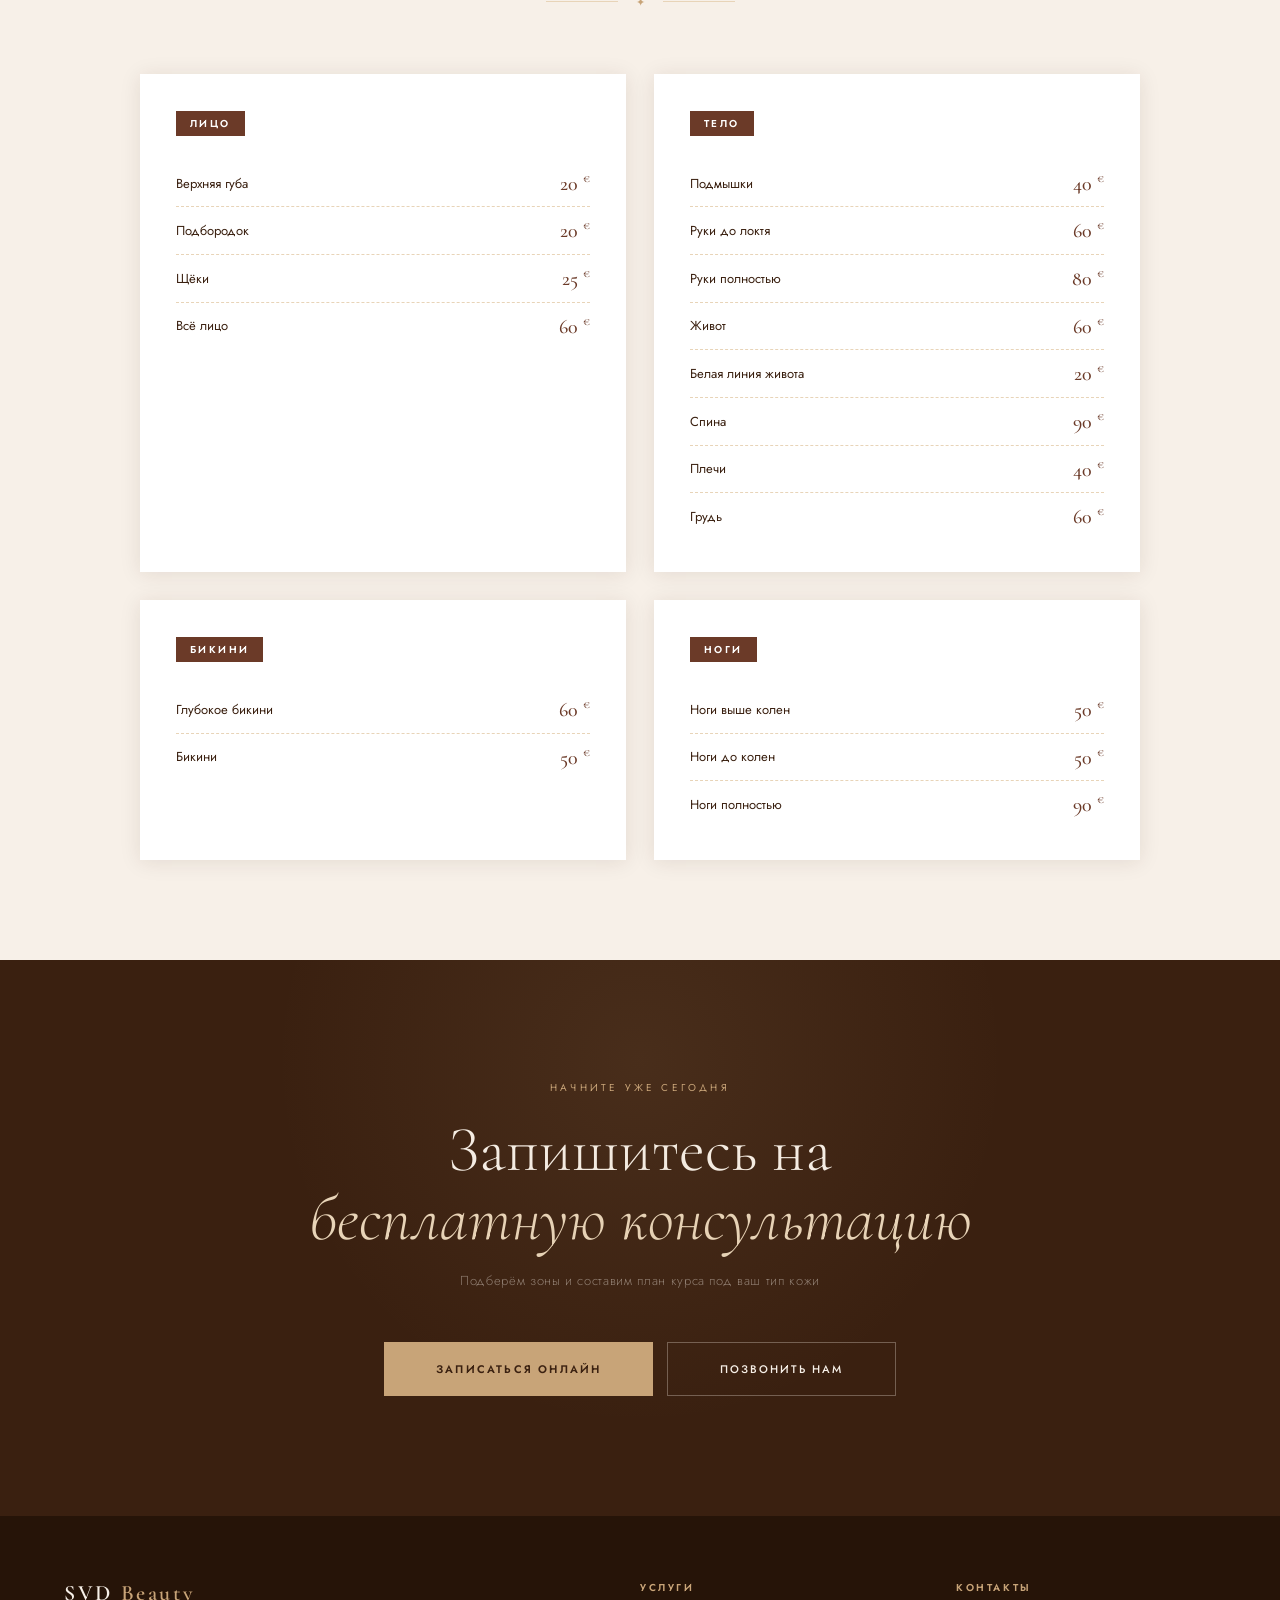
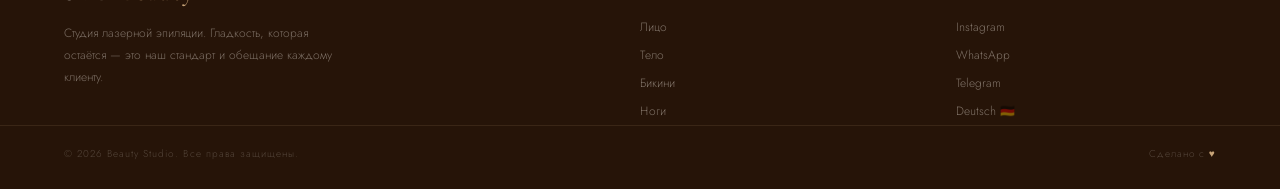
==== commit 96aa1c5a: "up1" ====
--- a/index.html
+++ b/index.html
@@ -3,7 +3,7 @@
   <head>
     <meta charset="UTF-8" />
     <meta name="viewport" content="width=device-width, initial-scale=1.0" />
-    <title>SVD Beauty — Студия лазерной эпиляции</title>
+    <title>Beauty Studio — Студия лазерной эпиляции</title>
     <meta
       name="description"
       content="Профессиональная лазерная эпиляция на диодном лазере Lumenis. Безопасно, эффективно, без боли."
@@ -13,1107 +13,12 @@
       href="https://fonts.googleapis.com/css2?family=Cormorant+Garamond:ital,wght@0,300;0,400;0,600;1,300;1,400&family=Jost:wght@300;400;500;600&display=swap"
       rel="stylesheet"
     />
-    <style>
-      /* ═══════════════════════════════════
-   RESET & VARIABLES
-═══════════════════════════════════ */
-      *,
-      *::before,
-      *::after {
-        margin: 0;
-        padding: 0;
-        box-sizing: border-box;
-      }
-      :root {
-        --cream: #f7f0e8;
-        --warm: #faf5ef;
-        --brown: #3a2010;
-        --brown-mid: #6b3a28;
-        --brown-soft: #9a6a55;
-        --gold: #c8a478;
-        --gold-light: #e8d4b8;
-        --gold-pale: #f3e9d8;
-        --white: #ffffff;
-        --shadow: rgba(58, 32, 16, 0.1);
-        --nav-h: 72px;
-      }
-      html {
-        scroll-behavior: smooth;
-      }
-      body {
-        font-family: "Jost", sans-serif;
-        background: var(--warm);
-        color: var(--brown);
-        overflow-x: hidden;
-        -webkit-font-smoothing: antialiased;
-      }
-      img {
-        max-width: 100%;
-        display: block;
-      }
-      button {
-        font-family: inherit;
-      }
-
-      /* ═══════════════════════════════════
-   NAV
-═══════════════════════════════════ */
-      .nav {
-        position: fixed;
-        top: 0;
-        left: 0;
-        right: 0;
-        z-index: 200;
-        height: var(--nav-h);
-        display: flex;
-        align-items: center;
-        justify-content: space-between;
-        padding: 0 64px;
-        background: rgba(250, 245, 239, 0.92);
-        backdrop-filter: blur(16px);
-        border-bottom: 1px solid var(--gold-light);
-        animation: fadeDown 0.6s ease both;
-      }
-      @keyframes fadeDown {
-        from {
-          opacity: 0;
-          transform: translateY(-16px);
-        }
-        to {
-          opacity: 1;
-          transform: none;
-        }
-      }
-
-      .nav-logo {
-        font-family: "Cormorant Garamond", serif;
-        font-size: 20px;
-        font-weight: 600;
-        letter-spacing: 0.12em;
-        color: var(--brown);
-        text-decoration: none;
-      }
-      .nav-logo em {
-        font-style: normal;
-        color: var(--gold);
-      }
-
-      .nav-center {
-        display: flex;
-        gap: 40px;
-        list-style: none;
-      }
-      .nav-center a {
-        font-size: 11px;
-        font-weight: 500;
-        letter-spacing: 0.2em;
-        text-transform: uppercase;
-        color: var(--brown-mid);
-        text-decoration: none;
-        transition: color 0.2s;
-      }
-      .nav-center a:hover {
-        color: var(--gold);
-      }
-
-      .nav-right {
-        display: flex;
-        align-items: center;
-        gap: 16px;
-      }
-
-      .lang-switch {
-        font-size: 11px;
-        font-weight: 500;
-        letter-spacing: 0.16em;
-        text-transform: uppercase;
-        color: var(--brown-soft);
-        text-decoration: none;
-        padding: 6px 12px;
-        border: 1px solid var(--gold-light);
-        transition: all 0.2s;
-      }
-      .lang-switch:hover {
-        border-color: var(--gold);
-        color: var(--brown);
-      }
-
-      .btn-nav {
-        font-size: 11px;
-        font-weight: 600;
-        letter-spacing: 0.2em;
-        text-transform: uppercase;
-        padding: 10px 28px;
-        background: var(--brown);
-        color: var(--cream);
-        border: none;
-        cursor: pointer;
-        transition:
-          background 0.2s,
-          transform 0.15s;
-      }
-      .btn-nav:hover {
-        background: var(--brown-mid);
-        transform: translateY(-1px);
-      }
-
-      /* Burger */
-      .burger {
-        display: none;
-        flex-direction: column;
-        gap: 5px;
-        background: none;
-        border: none;
-        cursor: pointer;
-        padding: 4px;
-      }
-      .burger span {
-        width: 24px;
-        height: 2px;
-        background: var(--brown);
-        display: block;
-        transition: all 0.3s;
-      }
-
-      /* Mobile nav drawer */
-      .nav-drawer {
-        display: none;
-        position: fixed;
-        top: var(--nav-h);
-        left: 0;
-        right: 0;
-        background: var(--warm);
-        border-bottom: 1px solid var(--gold-light);
-        padding: 28px 32px;
-        z-index: 199;
-        flex-direction: column;
-        gap: 20px;
-        box-shadow: 0 12px 40px var(--shadow);
-      }
-      .nav-drawer.open {
-        display: flex;
-        animation: slideDown 0.25s ease;
-      }
-      @keyframes slideDown {
-        from {
-          opacity: 0;
-          transform: translateY(-10px);
-        }
-        to {
-          opacity: 1;
-          transform: none;
-        }
-      }
-      .nav-drawer a {
-        font-size: 13px;
-        font-weight: 500;
-        letter-spacing: 0.16em;
-        text-transform: uppercase;
-        color: var(--brown-mid);
-        text-decoration: none;
-        padding: 8px 0;
-        border-bottom: 1px solid var(--gold-pale);
-      }
-      .nav-drawer .btn-nav {
-        width: 100%;
-        text-align: center;
-        padding: 14px;
-        margin-top: 4px;
-      }
-      .nav-drawer .lang-switch {
-        text-align: center;
-      }
-
-      /* ═══════════════════════════════════
-   HERO
-═══════════════════════════════════ */
-      .hero {
-        min-height: 100vh;
-        padding-top: var(--nav-h);
-        display: grid;
-        grid-template-columns: 55% 45%;
-      }
-
-      .hero-left {
-        display: flex;
-        flex-direction: column;
-        justify-content: center;
-        padding: 80px 64px;
-        animation: fadeLeft 0.8s 0.15s ease both;
-      }
-      @keyframes fadeLeft {
-        from {
-          opacity: 0;
-          transform: translateX(-32px);
-        }
-        to {
-          opacity: 1;
-          transform: none;
-        }
-      }
-
-      .hero-eyebrow {
-        display: flex;
-        align-items: center;
-        gap: 14px;
-        font-size: 10px;
-        letter-spacing: 0.3em;
-        text-transform: uppercase;
-        color: var(--brown-soft);
-        margin-bottom: 28px;
-      }
-      .hero-eyebrow::before {
-        content: "";
-        width: 40px;
-        height: 1px;
-        background: var(--gold);
-      }
-
-      .hero-title {
-        font-family: "Cormorant Garamond", serif;
-        font-size: clamp(48px, 5.5vw, 80px);
-        font-weight: 300;
-        line-height: 1.06;
-        color: var(--brown);
-        margin-bottom: 24px;
-      }
-      .hero-title em {
-        font-style: italic;
-        color: var(--brown-mid);
-      }
-
-      .hero-desc {
-        font-size: 13px;
-        font-weight: 300;
-        line-height: 1.85;
-        color: var(--brown-soft);
-        max-width: 400px;
-        margin-bottom: 48px;
-        letter-spacing: 0.03em;
-      }
-
-      .hero-btns {
-        display: flex;
-        gap: 14px;
-        flex-wrap: wrap;
-        align-items: center;
-      }
-
-      .btn-primary {
-        font-size: 11px;
-        font-weight: 600;
-        letter-spacing: 0.2em;
-        text-transform: uppercase;
-        padding: 16px 44px;
-        background: var(--brown);
-        color: var(--cream);
-        border: none;
-        cursor: pointer;
-        transition:
-          background 0.2s,
-          transform 0.15s;
-      }
-      .btn-primary:hover {
-        background: var(--brown-mid);
-        transform: translateY(-2px);
-      }
-
-      .btn-ghost {
-        font-size: 11px;
-        font-weight: 500;
-        letter-spacing: 0.18em;
-        text-transform: uppercase;
-        color: var(--brown-mid);
-        background: none;
-        border: none;
-        cursor: pointer;
-        display: inline-flex;
-        align-items: center;
-        gap: 8px;
-        transition:
-          gap 0.2s,
-          color 0.2s;
-      }
-      .btn-ghost:hover {
-        gap: 14px;
-        color: var(--gold);
-      }
-      .btn-ghost::after {
-        content: "→";
-      }
-
-      .hero-right {
-        position: relative;
-        overflow: hidden;
-        background: linear-gradient(
-          150deg,
-          #eeddc8 0%,
-          #e0c9ae 50%,
-          #d2b494 100%
-        );
-        animation: fadeRight 0.8s 0.25s ease both;
-      }
-      @keyframes fadeRight {
-        from {
-          opacity: 0;
-          transform: translateX(24px);
-        }
-        to {
-          opacity: 1;
-          transform: none;
-        }
-      }
-
-      /* decorative ring */
-      .hero-ring {
-        position: absolute;
-        top: 50%;
-        left: 50%;
-        transform: translate(-50%, -50%);
-        width: min(480px, 90%);
-        aspect-ratio: 1;
-        border-radius: 50%;
-        border: 1px solid rgba(201, 164, 120, 0.35);
-        pointer-events: none;
-      }
-      .hero-ring::after {
-        content: "";
-        position: absolute;
-        inset: 40px;
-        border-radius: 50%;
-        border: 1px solid rgba(201, 164, 120, 0.2);
-      }
-
-      /* SVG figure */
-      .hero-fig {
-        position: absolute;
-        top: 50%;
-        left: 50%;
-        transform: translate(-50%, -54%);
-        width: min(280px, 70%);
-        opacity: 0.18;
-      }
-
-      .hero-badge {
-        position: absolute;
-        bottom: 56px;
-        left: -28px;
-        background: var(--white);
-        padding: 22px 28px;
-        box-shadow: 0 16px 48px var(--shadow);
-        animation: cardUp 0.9s 0.5s ease both;
-      }
-      @keyframes cardUp {
-        from {
-          opacity: 0;
-          transform: translateY(24px);
-        }
-        to {
-          opacity: 1;
-          transform: none;
-        }
-      }
-      .hero-badge-num {
-        font-family: "Cormorant Garamond", serif;
-        font-size: 44px;
-        font-weight: 300;
-        color: var(--brown);
-        line-height: 1;
-      }
-      .hero-badge-text {
-        font-size: 9px;
-        letter-spacing: 0.22em;
-        text-transform: uppercase;
-        color: var(--brown-soft);
-        margin-top: 4px;
-      }
-
-      .hero-cert {
-        position: absolute;
-        top: 48px;
-        right: 32px;
-        background: rgba(255, 255, 255, 0.82);
-        backdrop-filter: blur(8px);
-        border-left: 3px solid var(--gold);
-        padding: 12px 18px;
-        font-size: 9px;
-        letter-spacing: 0.16em;
-        text-transform: uppercase;
-        color: var(--brown-soft);
-        line-height: 1.6;
-        animation: fadeIn 0.9s 0.7s ease both;
-      }
-      @keyframes fadeIn {
-        from {
-          opacity: 0;
-        }
-        to {
-          opacity: 1;
-        }
-      }
-      .hero-cert strong {
-        display: block;
-        font-size: 11px;
-        color: var(--brown);
-      }
-
-      /* ═══════════════════════════════════
-   TICKER
-═══════════════════════════════════ */
-      .ticker {
-        background: var(--brown);
-        padding: 16px 0;
-        overflow: hidden;
-      }
-      .ticker-track {
-        display: flex;
-        gap: 0;
-        animation: ticker 26s linear infinite;
-        white-space: nowrap;
-      }
-      @keyframes ticker {
-        from {
-          transform: translateX(0);
-        }
-        to {
-          transform: translateX(-50%);
-        }
-      }
-      .ticker-item {
-        flex-shrink: 0;
-        padding: 0 40px;
-        font-size: 10px;
-        letter-spacing: 0.28em;
-        text-transform: uppercase;
-        color: var(--gold-light);
-        display: inline-flex;
-        align-items: center;
-        gap: 20px;
-      }
-      .ticker-item::before {
-        content: "✦";
-        color: var(--gold);
-        font-size: 7px;
-      }
-
-      /* ═══════════════════════════════════
-   FEATURES
-═══════════════════════════════════ */
-      .features {
-        padding: 100px 64px;
-        display: grid;
-        grid-template-columns: repeat(4, 1fr);
-        gap: 32px;
-      }
-
-      .feat {
-        padding: 40px 28px 36px;
-        border: 1px solid var(--gold-light);
-        background: var(--white);
-        transition:
-          transform 0.3s,
-          box-shadow 0.3s,
-          border-color 0.3s;
-      }
-      .feat:hover {
-        transform: translateY(-6px);
-        box-shadow: 0 20px 48px var(--shadow);
-        border-color: var(--gold);
-      }
-      .feat-icon {
-        font-size: 28px;
-        margin-bottom: 22px;
-        line-height: 1;
-      }
-      .feat-title {
-        font-size: 11px;
-        letter-spacing: 0.2em;
-        text-transform: uppercase;
-        font-weight: 600;
-        color: var(--brown);
-        margin-bottom: 12px;
-      }
-      .feat-text {
-        font-size: 12px;
-        line-height: 1.8;
-        color: var(--brown-soft);
-        font-weight: 300;
-      }
-
-      /* ═══════════════════════════════════
-   PRICE
-═══════════════════════════════════ */
-      .prices {
-        padding: 100px 64px;
-        background: var(--cream);
-      }
-
-      .section-head {
-        text-align: center;
-        margin-bottom: 64px;
-      }
-      .section-eye {
-        font-size: 10px;
-        letter-spacing: 0.32em;
-        text-transform: uppercase;
-        color: var(--gold);
-        margin-bottom: 14px;
-        display: block;
-      }
-      .section-title {
-        font-family: "Cormorant Garamond", serif;
-        font-size: clamp(36px, 4vw, 58px);
-        font-weight: 300;
-        color: var(--brown);
-        line-height: 1.08;
-      }
-      .section-title em {
-        font-style: italic;
-      }
-      .section-rule {
-        display: flex;
-        align-items: center;
-        justify-content: center;
-        gap: 18px;
-        margin-top: 20px;
-      }
-      .section-rule::before,
-      .section-rule::after {
-        content: "";
-        width: 72px;
-        height: 1px;
-        background: var(--gold-light);
-      }
-      .section-rule span {
-        color: var(--gold);
-        font-size: 11px;
-      }
-
-      .price-grid {
-        display: grid;
-        grid-template-columns: repeat(2, 1fr);
-        gap: 28px;
-        max-width: 1000px;
-        margin: 0 auto;
-      }
-
-      .price-card {
-        background: var(--white);
-        padding: 36px 36px 32px;
-        box-shadow: 0 2px 20px var(--shadow);
-        transition: box-shadow 0.3s;
-      }
-      .price-card:hover {
-        box-shadow: 0 8px 36px var(--shadow);
-      }
-
-      .price-cat {
-        display: inline-block;
-        font-size: 10px;
-        letter-spacing: 0.24em;
-        text-transform: uppercase;
-        font-weight: 600;
-        color: var(--white);
-        background: var(--brown-mid);
-        padding: 5px 14px;
-        margin-bottom: 24px;
-      }
-
-      .price-row {
-        display: flex;
-        align-items: center;
-        padding: 11px 0;
-        border-bottom: 1px dashed var(--gold-light);
-        gap: 8px;
-      }
-      .price-row:last-child {
-        border-bottom: none;
-      }
-      .price-row:hover {
-        background: var(--gold-pale);
-        margin: 0 -12px;
-        padding: 11px 12px;
-      }
-
-      .price-name {
-        font-size: 13px;
-        font-weight: 400;
-        color: var(--brown);
-      }
-      .price-dots {
-        flex: 1;
-      }
-      .price-val {
-        font-family: "Cormorant Garamond", serif;
-        font-size: 20px;
-        font-weight: 500;
-        color: var(--brown-mid);
-        white-space: nowrap;
-        flex-shrink: 0;
-      }
-      .price-val sup {
-        font-size: 12px;
-        vertical-align: super;
-      }
-
-      /* ═══════════════════════════════════
-   CTA
-═══════════════════════════════════ */
-      .cta {
-        padding: 120px 64px;
-        text-align: center;
-        background: var(--brown);
-        position: relative;
-        overflow: hidden;
-      }
-      .cta::before {
-        content: "";
-        position: absolute;
-        top: -280px;
-        left: 50%;
-        transform: translateX(-50%);
-        width: 760px;
-        height: 760px;
-        border-radius: 50%;
-        background: radial-gradient(
-          circle,
-          rgba(200, 164, 120, 0.1) 0%,
-          transparent 68%
-        );
-        pointer-events: none;
-      }
-      .cta-eye {
-        font-size: 10px;
-        letter-spacing: 0.32em;
-        text-transform: uppercase;
-        color: var(--gold);
-        margin-bottom: 20px;
-        display: block;
-      }
-      .cta-title {
-        font-family: "Cormorant Garamond", serif;
-        font-size: clamp(40px, 5vw, 68px);
-        font-weight: 300;
-        color: var(--cream);
-        line-height: 1.08;
-        margin-bottom: 18px;
-      }
-      .cta-title em {
-        font-style: italic;
-        color: var(--gold-light);
-      }
-      .cta-sub {
-        font-size: 13px;
-        color: rgba(247, 240, 232, 0.45);
-        letter-spacing: 0.05em;
-        margin-bottom: 52px;
-        font-weight: 300;
-      }
-      .cta-btns {
-        display: flex;
-        justify-content: center;
-        gap: 14px;
-        flex-wrap: wrap;
-      }
-
-      .btn-gold {
-        font-size: 11px;
-        font-weight: 600;
-        letter-spacing: 0.2em;
-        text-transform: uppercase;
-        padding: 18px 52px;
-        background: var(--gold);
-        color: var(--brown);
-        border: none;
-        cursor: pointer;
-        transition:
-          background 0.2s,
-          transform 0.15s;
-      }
-      .btn-gold:hover {
-        background: var(--gold-light);
-        transform: translateY(-2px);
-      }
-
-      .btn-outline {
-        font-size: 11px;
-        font-weight: 500;
-        letter-spacing: 0.18em;
-        text-transform: uppercase;
-        padding: 18px 52px;
-        background: transparent;
-        border: 1.5px solid rgba(247, 240, 232, 0.3);
-        color: var(--cream);
-        cursor: pointer;
-        transition:
-          border-color 0.2s,
-          color 0.2s;
-      }
-      .btn-outline:hover {
-        border-color: var(--gold);
-        color: var(--gold-light);
-      }
-
-      /* ═══════════════════════════════════
-   FOOTER
-═══════════════════════════════════ */
-      footer {
-        background: #261408;
-        padding: 64px 64px 0;
-        display: grid;
-        grid-template-columns: 2fr 1fr 1fr;
-        gap: 56px;
-      }
-      .footer-logo {
-        font-family: "Cormorant Garamond", serif;
-        font-size: 22px;
-        font-weight: 600;
-        letter-spacing: 0.12em;
-        color: var(--cream);
-        text-decoration: none;
-        display: inline-block;
-        margin-bottom: 16px;
-      }
-      .footer-logo em {
-        font-style: normal;
-        color: var(--gold);
-      }
-      .footer-desc {
-        font-size: 12px;
-        color: rgba(247, 240, 232, 0.4);
-        line-height: 1.85;
-        max-width: 270px;
-        font-weight: 300;
-      }
-      .footer-col h4 {
-        font-size: 10px;
-        letter-spacing: 0.26em;
-        text-transform: uppercase;
-        color: var(--gold);
-        margin-bottom: 18px;
-        font-weight: 600;
-      }
-      .footer-col ul {
-        list-style: none;
-      }
-      .footer-col li {
-        font-size: 12px;
-        color: rgba(247, 240, 232, 0.42);
-        padding: 5px 0;
-        font-weight: 300;
-      }
-      .footer-col a {
-        color: rgba(247, 240, 232, 0.42);
-        text-decoration: none;
-        transition: color 0.2s;
-      }
-      .footer-col a:hover {
-        color: var(--gold-light);
-      }
-
-      .footer-bottom {
-        background: #261408;
-        padding: 20px 64px 28px;
-        margin-top: 48px;
-        border-top: 1px solid rgba(200, 164, 120, 0.12);
-        display: flex;
-        justify-content: space-between;
-        align-items: center;
-      }
-      .footer-bottom p {
-        font-size: 10px;
-        letter-spacing: 0.1em;
-        color: rgba(247, 240, 232, 0.22);
-        font-weight: 300;
-      }
-      .footer-heart {
-        color: var(--gold);
-      }
-
-      /* ═══════════════════════════════════
-   MODAL
-═══════════════════════════════════ */
-      .overlay {
-        display: none;
-        position: fixed;
-        inset: 0;
-        z-index: 300;
-        background: rgba(38, 20, 8, 0.72);
-        backdrop-filter: blur(8px);
-        align-items: center;
-        justify-content: center;
-        padding: 20px;
-      }
-      .overlay.open {
-        display: flex;
-        animation: fadeIn 0.2s ease;
-      }
-
-      .modal {
-        background: var(--warm);
-        padding: 52px 44px;
-        max-width: 460px;
-        width: 100%;
-        position: relative;
-        box-shadow: 0 32px 80px rgba(0, 0, 0, 0.3);
-        animation: scaleUp 0.25s ease;
-      }
-      @keyframes scaleUp {
-        from {
-          opacity: 0;
-          transform: scale(0.96);
-        }
-        to {
-          opacity: 1;
-          transform: scale(1);
-        }
-      }
-
-      .modal-close {
-        position: absolute;
-        top: 18px;
-        right: 20px;
-        font-size: 18px;
-        background: none;
-        border: none;
-        color: var(--brown-soft);
-        cursor: pointer;
-        transition: color 0.2s;
-      }
-      .modal-close:hover {
-        color: var(--brown);
-      }
-
-      .modal h2 {
-        font-family: "Cormorant Garamond", serif;
-        font-size: 30px;
-        font-weight: 300;
-        margin-bottom: 6px;
-      }
-      .modal-sub {
-        font-size: 12px;
-        color: var(--brown-soft);
-        margin-bottom: 30px;
-        font-weight: 300;
-      }
-
-      .form-row {
-        margin-bottom: 18px;
-      }
-      .form-row label {
-        display: block;
-        font-size: 10px;
-        letter-spacing: 0.2em;
-        text-transform: uppercase;
-        color: var(--brown-soft);
-        margin-bottom: 8px;
-        font-weight: 500;
-      }
-      .form-row input,
-      .form-row select {
-        width: 100%;
-        padding: 13px 14px;
-        border: 1px solid var(--gold-light);
-        background: var(--white);
-        font-family: "Jost", sans-serif;
-        font-size: 13px;
-        color: var(--brown);
-        outline: none;
-        transition: border-color 0.2s;
-        appearance: none;
-      }
-      .form-row input:focus,
-      .form-row select:focus {
-        border-color: var(--gold);
-      }
-
-      .form-submit {
-        width: 100%;
-        padding: 15px;
-        margin-top: 6px;
-        background: var(--brown);
-        color: var(--cream);
-        font-family: "Jost", sans-serif;
-        font-size: 11px;
-        font-weight: 600;
-        letter-spacing: 0.22em;
-        text-transform: uppercase;
-        border: none;
-        cursor: pointer;
-        transition: background 0.2s;
-      }
-      .form-submit:hover:not(:disabled) {
-        background: var(--brown-mid);
-      }
-      .form-submit:disabled {
-        opacity: 0.6;
-        cursor: not-allowed;
-      }
-
-      .form-msg {
-        display: none;
-        margin-top: 12px;
-        padding: 12px 14px;
-        font-size: 12px;
-        font-weight: 400;
-        text-align: center;
-      }
-      .form-msg.success {
-        background: #eef6ee;
-        color: #2d6a2d;
-        display: block;
-      }
-      .form-msg.error {
-        background: #fdecea;
-        color: #8b2c2c;
-        display: block;
-      }
-
-      /* ═══════════════════════════════════
-   RESPONSIVE — 1024
-═══════════════════════════════════ */
-      @media (max-width: 1024px) {
-        .nav {
-          padding: 0 32px;
-        }
-        .nav-center {
-          gap: 24px;
-        }
-
-        .hero {
-          grid-template-columns: 1fr 1fr;
-        }
-        .hero-left {
-          padding: 60px 36px 60px 40px;
-        }
-
-        .features {
-          padding: 72px 40px;
-          gap: 20px;
-        }
-        .prices {
-          padding: 80px 40px;
-        }
-        .cta {
-          padding: 90px 40px;
-        }
-        footer {
-          padding: 52px 40px 0;
-          gap: 36px;
-        }
-        .footer-bottom {
-          padding: 18px 40px 24px;
-        }
-      }
-
-      /* ═══════════════════════════════════
-   RESPONSIVE — 768
-═══════════════════════════════════ */
-      @media (max-width: 768px) {
-        :root {
-          --nav-h: 64px;
-        }
-
-        .nav {
-          padding: 0 24px;
-        }
-        .nav-center,
-        .nav-right .lang-switch,
-        .nav-right .btn-nav {
-          display: none;
-        }
-        .burger {
-          display: flex;
-        }
-
-        /* hero stacks */
-        .hero {
-          grid-template-columns: 1fr;
-          min-height: auto;
-        }
-        .hero-left {
-          padding: 56px 24px 52px;
-          order: 1;
-        }
-        .hero-right {
-          order: 2;
-          height: 300px;
-        }
-        .hero-badge {
-          left: 16px;
-          bottom: 24px;
-          padding: 16px 20px;
-        }
-        .hero-badge-num {
-          font-size: 36px;
-        }
-        .hero-cert {
-          top: 20px;
-          right: 16px;
-        }
-
-        /* features 2 cols */
-        .features {
-          grid-template-columns: 1fr 1fr;
-          padding: 56px 24px;
-          gap: 16px;
-        }
-
-        /* price 1 col */
-        .price-grid {
-          grid-template-columns: 1fr;
-        }
-        .prices {
-          padding: 64px 24px;
-        }
-        .price-card {
-          padding: 28px 24px;
-        }
-
-        .cta {
-          padding: 72px 24px;
-        }
-        .cta-btns {
-          flex-direction: column;
-          align-items: stretch;
-        }
-        .btn-gold,
-        .btn-outline {
-          padding: 16px 32px;
-        }
-
-        footer {
-          grid-template-columns: 1fr;
-          padding: 48px 24px 0;
-          gap: 36px;
-        }
-        .footer-bottom {
-          flex-direction: column;
-          gap: 6px;
-          padding: 16px 24px 24px;
-          text-align: center;
-        }
-
-        .modal {
-          padding: 40px 28px;
-        }
-      }
-
-      @media (max-width: 400px) {
-        .features {
-          grid-template-columns: 1fr;
-        }
-        .hero-btns {
-          flex-direction: column;
-          align-items: flex-start;
-        }
-      }
-    </style>
+    <link rel="stylesheet" href="css/style.css" />
   </head>
   <body>
     <!-- ═══ NAV ═══ -->
     <nav class="nav">
-      <a href="#" class="nav-logo">SVD <em>Beauty</em></a>
+      <a href="#" class="nav-logo"><em>Beauty</em> Studio</a>
 
       <ul class="nav-center">
         <li><a href="#features">О нас</a></li>
@@ -1122,11 +27,7 @@
       </ul>
 
       <div class="nav-right">
-        <a
-          href="/mnt/user-data/outputs/svd-beauty/de/index.html"
-          class="lang-switch"
-          >DE</a
-        >
+        <a href="/de/index.html" class="lang-switch">DE</a>
         <button class="btn-nav" onclick="openModal()">Записаться</button>
       </div>
 
@@ -1314,7 +215,7 @@
     <!-- ═══ PRICES ═══ -->
     <section class="prices" id="prices">
       <div class="section-head">
-        <span class="section-eye">SVD Beauty</span>
+        <span class="section-eye">Beauty Studio</span>
         <h2 class="section-title">Прайс&#8209;<em>лист</em></h2>
         <div class="section-rule"><span>✦</span></div>
       </div>
@@ -1464,7 +365,7 @@
       </div>
     </footer>
     <div class="footer-bottom">
-      <p>© 2026 SVD Beauty. Все права защищены.</p>
+      <p>© 2026 Beauty Studio. Все права защищены.</p>
       <p>Сделано с <span class="footer-heart">♥</span></p>
     </div>
 
@@ -1542,89 +443,6 @@
         <div class="form-msg" id="f-msg"></div>
       </div>
     </div>
-
-    <script>
-      /* ── Drawer ── */
-      function toggleDrawer() {
-        document.getElementById("drawer").classList.toggle("open");
-      }
-
-      /* ── Modal ── */
-      function openModal() {
-        document.getElementById("overlay").classList.add("open");
-        document.body.style.overflow = "hidden";
-      }
-      function closeModal() {
-        document.getElementById("overlay").classList.remove("open");
-        document.body.style.overflow = "";
-        // reset form
-        document.getElementById("f-name").value = "";
-        document.getElementById("f-phone").value = "";
-        document.getElementById("f-zone").value = "";
-        const msg = document.getElementById("f-msg");
-        msg.className = "form-msg";
-        msg.textContent = "";
-        const btn = document.getElementById("f-submit");
-        btn.disabled = false;
-        btn.textContent = "Отправить заявку";
-      }
-
-      /* ── Form submit → Netlify Function → Telegram ── */
-      async function submitForm() {
-        const name = document.getElementById("f-name").value.trim();
-        const phone = document.getElementById("f-phone").value.trim();
-        const zone = document.getElementById("f-zone").value;
-        const msg = document.getElementById("f-msg");
-        const btn = document.getElementById("f-submit");
-
-        if (!name || !phone || !zone) {
-          msg.className = "form-msg error";
-          msg.textContent = "Пожалуйста, заполните все поля.";
-          return;
-        }
-
-        btn.disabled = true;
-        btn.textContent = "Отправка…";
-        msg.className = "form-msg";
-        msg.textContent = "";
-
-        try {
-          const res = await fetch("/.netlify/functions/send-telegram", {
-            method: "POST",
-            headers: { "Content-Type": "application/json" },
-            body: JSON.stringify({ name, phone, zone }),
-          });
-          const data = await res.json();
-
-          if (res.ok && data.ok) {
-            msg.className = "form-msg success";
-            msg.textContent = "✓ Заявка отправлена! Мы свяжемся с вами скоро.";
-            btn.textContent = "✓ Отправлено";
-            setTimeout(closeModal, 2200);
-          } else {
-            throw new Error("Server error");
-          }
-        } catch {
-          msg.className = "form-msg error";
-          msg.textContent =
-            "Ошибка отправки. Попробуйте ещё раз или напишите нам напрямую.";
-          btn.disabled = false;
-          btn.textContent = "Отправить заявку";
-        }
-      }
-
-      /* Close drawer on outside click */
-      document.addEventListener("click", (e) => {
-        const drawer = document.getElementById("drawer");
-        const burger = document.getElementById("burger");
-        if (
-          drawer.classList.contains("open") &&
-          !drawer.contains(e.target) &&
-          !burger.contains(e.target)
-        ) {
-          drawer.classList.remove("open");
-        }
-      });
-    </script>
+    <script src="js/index.js"></script>
   </body>
 </html>
--- a/css/style.css
+++ b/css/style.css
@@ -0,0 +1,1088 @@
+/* ═══════════════════════════════════
+   RESET & VARIABLES
+═══════════════════════════════════ */
+*,
+*::before,
+*::after {
+  margin: 0;
+  padding: 0;
+  box-sizing: border-box;
+}
+:root {
+  --cream: #f7f0e8;
+  --warm: #faf5ef;
+  --brown: #3a2010;
+  --brown-mid: #6b3a28;
+  --brown-soft: #9a6a55;
+  --gold: #c8a478;
+  --gold-light: #e8d4b8;
+  --gold-pale: #f3e9d8;
+  --white: #ffffff;
+  --shadow: rgba(58, 32, 16, 0.1);
+  --nav-h: 72px;
+}
+html {
+  scroll-behavior: smooth;
+}
+body {
+  font-family: "Jost", sans-serif;
+  background: var(--warm);
+  color: var(--brown);
+  overflow-x: hidden;
+  -webkit-font-smoothing: antialiased;
+}
+img {
+  max-width: 100%;
+  display: block;
+}
+button {
+  font-family: inherit;
+}
+
+/* ═══════════════════════════════════
+   NAV
+═══════════════════════════════════ */
+.nav {
+  position: fixed;
+  top: 0;
+  left: 0;
+  right: 0;
+  z-index: 200;
+  height: var(--nav-h);
+  display: flex;
+  align-items: center;
+  justify-content: space-between;
+  padding: 0 64px;
+  background: rgba(250, 245, 239, 0.92);
+  backdrop-filter: blur(16px);
+  border-bottom: 1px solid var(--gold-light);
+  animation: fadeDown 0.6s ease both;
+}
+@keyframes fadeDown {
+  from {
+    opacity: 0;
+    transform: translateY(-16px);
+  }
+  to {
+    opacity: 1;
+    transform: none;
+  }
+}
+
+.nav-logo {
+  font-family: "Cormorant Garamond", serif;
+  font-size: 20px;
+  font-weight: 600;
+  letter-spacing: 0.12em;
+  color: var(--brown);
+  text-decoration: none;
+}
+.nav-logo em {
+  font-style: normal;
+  color: var(--gold);
+}
+
+.nav-center {
+  display: flex;
+  gap: 40px;
+  list-style: none;
+}
+.nav-center a {
+  font-size: 11px;
+  font-weight: 500;
+  letter-spacing: 0.2em;
+  text-transform: uppercase;
+  color: var(--brown-mid);
+  text-decoration: none;
+  transition: color 0.2s;
+}
+.nav-center a:hover {
+  color: var(--gold);
+}
+
+.nav-right {
+  display: flex;
+  align-items: center;
+  gap: 16px;
+}
+
+.lang-switch {
+  font-size: 11px;
+  font-weight: 500;
+  letter-spacing: 0.16em;
+  text-transform: uppercase;
+  color: var(--brown-soft);
+  text-decoration: none;
+  padding: 6px 12px;
+  border: 1px solid var(--gold-light);
+  transition: all 0.2s;
+}
+.lang-switch:hover {
+  border-color: var(--gold);
+  color: var(--brown);
+}
+
+.btn-nav {
+  font-size: 11px;
+  font-weight: 600;
+  letter-spacing: 0.2em;
+  text-transform: uppercase;
+  padding: 10px 28px;
+  background: var(--brown);
+  color: var(--cream);
+  border: none;
+  cursor: pointer;
+  transition:
+    background 0.2s,
+    transform 0.15s;
+}
+.btn-nav:hover {
+  background: var(--brown-mid);
+  transform: translateY(-1px);
+}
+
+/* Burger */
+.burger {
+  display: none;
+  flex-direction: column;
+  gap: 5px;
+  background: none;
+  border: none;
+  cursor: pointer;
+  padding: 4px;
+}
+.burger span {
+  width: 24px;
+  height: 2px;
+  background: var(--brown);
+  display: block;
+  transition: all 0.3s;
+}
+
+/* Mobile nav drawer */
+.nav-drawer {
+  display: none;
+  position: fixed;
+  top: var(--nav-h);
+  left: 0;
+  right: 0;
+  background: var(--warm);
+  border-bottom: 1px solid var(--gold-light);
+  padding: 28px 32px;
+  z-index: 199;
+  flex-direction: column;
+  gap: 20px;
+  box-shadow: 0 12px 40px var(--shadow);
+}
+.nav-drawer.open {
+  display: flex;
+  animation: slideDown 0.25s ease;
+}
+@keyframes slideDown {
+  from {
+    opacity: 0;
+    transform: translateY(-10px);
+  }
+  to {
+    opacity: 1;
+    transform: none;
+  }
+}
+.nav-drawer a {
+  font-size: 13px;
+  font-weight: 500;
+  letter-spacing: 0.16em;
+  text-transform: uppercase;
+  color: var(--brown-mid);
+  text-decoration: none;
+  padding: 8px 0;
+  border-bottom: 1px solid var(--gold-pale);
+}
+.nav-drawer .btn-nav {
+  width: 100%;
+  text-align: center;
+  padding: 14px;
+  margin-top: 4px;
+}
+.nav-drawer .lang-switch {
+  text-align: center;
+}
+
+/* ═══════════════════════════════════
+   HERO
+═══════════════════════════════════ */
+.hero {
+  min-height: 100vh;
+  padding-top: var(--nav-h);
+  display: grid;
+  grid-template-columns: 55% 45%;
+}
+
+.hero-left {
+  display: flex;
+  flex-direction: column;
+  justify-content: center;
+  padding: 80px 64px;
+  animation: fadeLeft 0.8s 0.15s ease both;
+}
+@keyframes fadeLeft {
+  from {
+    opacity: 0;
+    transform: translateX(-32px);
+  }
+  to {
+    opacity: 1;
+    transform: none;
+  }
+}
+
+.hero-eyebrow {
+  display: flex;
+  align-items: center;
+  gap: 14px;
+  font-size: 10px;
+  letter-spacing: 0.3em;
+  text-transform: uppercase;
+  color: var(--brown-soft);
+  margin-bottom: 28px;
+}
+.hero-eyebrow::before {
+  content: "";
+  width: 40px;
+  height: 1px;
+  background: var(--gold);
+}
+
+.hero-title {
+  font-family: "Cormorant Garamond", serif;
+  font-size: clamp(48px, 5.5vw, 80px);
+  font-weight: 300;
+  line-height: 1.06;
+  color: var(--brown);
+  margin-bottom: 24px;
+}
+.hero-title em {
+  font-style: italic;
+  color: var(--brown-mid);
+}
+
+.hero-desc {
+  font-size: 13px;
+  font-weight: 300;
+  line-height: 1.85;
+  color: var(--brown-soft);
+  max-width: 400px;
+  margin-bottom: 48px;
+  letter-spacing: 0.03em;
+}
+
+.hero-btns {
+  display: flex;
+  gap: 14px;
+  flex-wrap: wrap;
+  align-items: center;
+}
+
+.btn-primary {
+  font-size: 11px;
+  font-weight: 600;
+  letter-spacing: 0.2em;
+  text-transform: uppercase;
+  padding: 16px 44px;
+  background: var(--brown);
+  color: var(--cream);
+  border: none;
+  cursor: pointer;
+  transition:
+    background 0.2s,
+    transform 0.15s;
+}
+.btn-primary:hover {
+  background: var(--brown-mid);
+  transform: translateY(-2px);
+}
+
+.btn-ghost {
+  font-size: 11px;
+  font-weight: 500;
+  letter-spacing: 0.18em;
+  text-transform: uppercase;
+  color: var(--brown-mid);
+  background: none;
+  border: none;
+  cursor: pointer;
+  display: inline-flex;
+  align-items: center;
+  gap: 8px;
+  transition:
+    gap 0.2s,
+    color 0.2s;
+}
+.btn-ghost:hover {
+  gap: 14px;
+  color: var(--gold);
+}
+.btn-ghost::after {
+  content: "→";
+}
+
+.hero-right {
+  position: relative;
+  overflow: hidden;
+  background: linear-gradient(150deg, #eeddc8 0%, #e0c9ae 50%, #d2b494 100%);
+  animation: fadeRight 0.8s 0.25s ease both;
+}
+@keyframes fadeRight {
+  from {
+    opacity: 0;
+    transform: translateX(24px);
+  }
+  to {
+    opacity: 1;
+    transform: none;
+  }
+}
+
+/* decorative ring */
+.hero-ring {
+  position: absolute;
+  top: 50%;
+  left: 50%;
+  transform: translate(-50%, -50%);
+  width: min(480px, 90%);
+  aspect-ratio: 1;
+  border-radius: 50%;
+  border: 1px solid rgba(201, 164, 120, 0.35);
+  pointer-events: none;
+}
+.hero-ring::after {
+  content: "";
+  position: absolute;
+  inset: 40px;
+  border-radius: 50%;
+  border: 1px solid rgba(201, 164, 120, 0.2);
+}
+
+/* SVG figure */
+.hero-fig {
+  position: absolute;
+  top: 50%;
+  left: 50%;
+  transform: translate(-50%, -54%);
+  width: min(280px, 70%);
+  opacity: 0.18;
+}
+
+.hero-badge {
+  position: absolute;
+  bottom: 56px;
+  left: 32px;
+  background: var(--white);
+  padding: 22px 28px;
+  box-shadow: 0 16px 48px var(--shadow);
+  animation: cardUp 0.9s 0.5s ease both;
+}
+@keyframes cardUp {
+  from {
+    opacity: 0;
+    transform: translateY(24px);
+  }
+  to {
+    opacity: 1;
+    transform: none;
+  }
+}
+.hero-badge-num {
+  font-family: "Cormorant Garamond", serif;
+  font-size: 44px;
+  font-weight: 300;
+  color: var(--brown);
+  line-height: 1;
+}
+.hero-badge-text {
+  font-size: 9px;
+  letter-spacing: 0.22em;
+  text-transform: uppercase;
+  color: var(--brown-soft);
+  margin-top: 4px;
+}
+
+.hero-cert {
+  position: absolute;
+  top: 48px;
+  right: 32px;
+  background: rgba(255, 255, 255, 0.82);
+  backdrop-filter: blur(8px);
+  border-left: 3px solid var(--gold);
+  padding: 12px 18px;
+  font-size: 9px;
+  letter-spacing: 0.16em;
+  text-transform: uppercase;
+  color: var(--brown-soft);
+  line-height: 1.6;
+  animation: fadeIn 0.9s 0.7s ease both;
+}
+@keyframes fadeIn {
+  from {
+    opacity: 0;
+  }
+  to {
+    opacity: 1;
+  }
+}
+.hero-cert strong {
+  display: block;
+  font-size: 11px;
+  color: var(--brown);
+}
+
+/* ═══════════════════════════════════
+   TICKER
+═══════════════════════════════════ */
+.ticker {
+  background: var(--brown);
+  padding: 16px 0;
+  overflow: hidden;
+}
+.ticker-track {
+  display: flex;
+  gap: 0;
+  animation: ticker 26s linear infinite;
+  white-space: nowrap;
+}
+@keyframes ticker {
+  from {
+    transform: translateX(0);
+  }
+  to {
+    transform: translateX(-50%);
+  }
+}
+.ticker-item {
+  flex-shrink: 0;
+  padding: 0 40px;
+  font-size: 10px;
+  letter-spacing: 0.28em;
+  text-transform: uppercase;
+  color: var(--gold-light);
+  display: inline-flex;
+  align-items: center;
+  gap: 20px;
+}
+.ticker-item::before {
+  content: "✦";
+  color: var(--gold);
+  font-size: 7px;
+}
+
+/* ═══════════════════════════════════
+   FEATURES
+═══════════════════════════════════ */
+.features {
+  padding: 100px 64px;
+  display: grid;
+  grid-template-columns: repeat(4, 1fr);
+  gap: 32px;
+}
+
+.feat {
+  padding: 40px 28px 36px;
+  border: 1px solid var(--gold-light);
+  background: var(--white);
+  transition:
+    transform 0.3s,
+    box-shadow 0.3s,
+    border-color 0.3s;
+}
+.feat:hover {
+  transform: translateY(-6px);
+  box-shadow: 0 20px 48px var(--shadow);
+  border-color: var(--gold);
+}
+.feat-icon {
+  font-size: 28px;
+  margin-bottom: 22px;
+  line-height: 1;
+}
+.feat-title {
+  font-size: 11px;
+  letter-spacing: 0.2em;
+  text-transform: uppercase;
+  font-weight: 600;
+  color: var(--brown);
+  margin-bottom: 12px;
+}
+.feat-text {
+  font-size: 12px;
+  line-height: 1.8;
+  color: var(--brown-soft);
+  font-weight: 300;
+}
+
+/* ═══════════════════════════════════
+   PRICE
+═══════════════════════════════════ */
+.prices {
+  padding: 100px 64px;
+  background: var(--cream);
+}
+
+.section-head {
+  text-align: center;
+  margin-bottom: 64px;
+}
+.section-eye {
+  font-size: 10px;
+  letter-spacing: 0.32em;
+  text-transform: uppercase;
+  color: var(--gold);
+  margin-bottom: 14px;
+  display: block;
+}
+.section-title {
+  font-family: "Cormorant Garamond", serif;
+  font-size: clamp(36px, 4vw, 58px);
+  font-weight: 300;
+  color: var(--brown);
+  line-height: 1.08;
+}
+.section-title em {
+  font-style: italic;
+}
+.section-rule {
+  display: flex;
+  align-items: center;
+  justify-content: center;
+  gap: 18px;
+  margin-top: 20px;
+}
+.section-rule::before,
+.section-rule::after {
+  content: "";
+  width: 72px;
+  height: 1px;
+  background: var(--gold-light);
+}
+.section-rule span {
+  color: var(--gold);
+  font-size: 11px;
+}
+
+.price-grid {
+  display: grid;
+  grid-template-columns: repeat(2, 1fr);
+  gap: 28px;
+  max-width: 1000px;
+  margin: 0 auto;
+}
+
+.price-card {
+  background: var(--white);
+  padding: 36px 36px 32px;
+  box-shadow: 0 2px 20px var(--shadow);
+  transition: box-shadow 0.3s;
+}
+.price-card:hover {
+  box-shadow: 0 8px 36px var(--shadow);
+}
+
+.price-cat {
+  display: inline-block;
+  font-size: 10px;
+  letter-spacing: 0.24em;
+  text-transform: uppercase;
+  font-weight: 600;
+  color: var(--white);
+  background: var(--brown-mid);
+  padding: 5px 14px;
+  margin-bottom: 24px;
+}
+
+.price-row {
+  display: flex;
+  align-items: center;
+  padding: 11px 0;
+  border-bottom: 1px dashed var(--gold-light);
+  gap: 8px;
+}
+.price-row:last-child {
+  border-bottom: none;
+}
+.price-row:hover {
+  background: var(--gold-pale);
+  margin: 0 -12px;
+  padding: 11px 12px;
+}
+
+.price-name {
+  font-size: 13px;
+  font-weight: 400;
+  color: var(--brown);
+}
+.price-dots {
+  flex: 1;
+}
+.price-val {
+  font-family: "Cormorant Garamond", serif;
+  font-size: 20px;
+  font-weight: 500;
+  color: var(--brown-mid);
+  white-space: nowrap;
+  flex-shrink: 0;
+}
+.price-val sup {
+  font-size: 12px;
+  vertical-align: super;
+}
+
+/* ═══════════════════════════════════
+   CTA
+═══════════════════════════════════ */
+.cta {
+  padding: 120px 64px;
+  text-align: center;
+  background: var(--brown);
+  position: relative;
+  overflow: hidden;
+}
+.cta::before {
+  content: "";
+  position: absolute;
+  top: -280px;
+  left: 50%;
+  transform: translateX(-50%);
+  width: 760px;
+  height: 760px;
+  border-radius: 50%;
+  background: radial-gradient(
+    circle,
+    rgba(200, 164, 120, 0.1) 0%,
+    transparent 68%
+  );
+  pointer-events: none;
+}
+.cta-eye {
+  font-size: 10px;
+  letter-spacing: 0.32em;
+  text-transform: uppercase;
+  color: var(--gold);
+  margin-bottom: 20px;
+  display: block;
+}
+.cta-title {
+  font-family: "Cormorant Garamond", serif;
+  font-size: clamp(40px, 5vw, 68px);
+  font-weight: 300;
+  color: var(--cream);
+  line-height: 1.08;
+  margin-bottom: 18px;
+}
+.cta-title em {
+  font-style: italic;
+  color: var(--gold-light);
+}
+.cta-sub {
+  font-size: 13px;
+  color: rgba(247, 240, 232, 0.45);
+  letter-spacing: 0.05em;
+  margin-bottom: 52px;
+  font-weight: 300;
+}
+.cta-btns {
+  display: flex;
+  justify-content: center;
+  gap: 14px;
+  flex-wrap: wrap;
+}
+
+.btn-gold {
+  font-size: 11px;
+  font-weight: 600;
+  letter-spacing: 0.2em;
+  text-transform: uppercase;
+  padding: 18px 52px;
+  background: var(--gold);
+  color: var(--brown);
+  border: none;
+  cursor: pointer;
+  transition:
+    background 0.2s,
+    transform 0.15s;
+}
+.btn-gold:hover {
+  background: var(--gold-light);
+  transform: translateY(-2px);
+}
+
+.btn-outline {
+  font-size: 11px;
+  font-weight: 500;
+  letter-spacing: 0.18em;
+  text-transform: uppercase;
+  padding: 18px 52px;
+  background: transparent;
+  border: 1.5px solid rgba(247, 240, 232, 0.3);
+  color: var(--cream);
+  cursor: pointer;
+  transition:
+    border-color 0.2s,
+    color 0.2s;
+}
+.btn-outline:hover {
+  border-color: var(--gold);
+  color: var(--gold-light);
+}
+
+/* ═══════════════════════════════════
+   FOOTER
+═══════════════════════════════════ */
+footer {
+  background: #261408;
+  padding: 64px 64px 0;
+  display: grid;
+  grid-template-columns: 2fr 1fr 1fr;
+  gap: 56px;
+}
+.footer-logo {
+  font-family: "Cormorant Garamond", serif;
+  font-size: 22px;
+  font-weight: 600;
+  letter-spacing: 0.12em;
+  color: var(--cream);
+  text-decoration: none;
+  display: inline-block;
+  margin-bottom: 16px;
+}
+.footer-logo em {
+  font-style: normal;
+  color: var(--gold);
+}
+.footer-desc {
+  font-size: 12px;
+  color: rgba(247, 240, 232, 0.4);
+  line-height: 1.85;
+  max-width: 270px;
+  font-weight: 300;
+}
+.footer-col h4 {
+  font-size: 10px;
+  letter-spacing: 0.26em;
+  text-transform: uppercase;
+  color: var(--gold);
+  margin-bottom: 18px;
+  font-weight: 600;
+}
+.footer-col ul {
+  list-style: none;
+}
+.footer-col li {
+  font-size: 12px;
+  color: rgba(247, 240, 232, 0.42);
+  padding: 5px 0;
+  font-weight: 300;
+}
+.footer-col a {
+  color: rgba(247, 240, 232, 0.42);
+  text-decoration: none;
+  transition: color 0.2s;
+}
+.footer-col a:hover {
+  color: var(--gold-light);
+}
+
+.footer-bottom {
+  background: #261408;
+  padding: 20px 64px 28px;
+  border-top: 1px solid rgba(200, 164, 120, 0.12);
+  display: flex;
+  justify-content: space-between;
+  align-items: center;
+}
+.footer-bottom p {
+  font-size: 10px;
+  letter-spacing: 0.1em;
+  color: rgba(247, 240, 232, 0.22);
+  font-weight: 300;
+}
+.footer-heart {
+  color: var(--gold);
+}
+
+/* ═══════════════════════════════════
+   MODAL
+═══════════════════════════════════ */
+.overlay {
+  display: none;
+  position: fixed;
+  inset: 0;
+  z-index: 300;
+  background: rgba(38, 20, 8, 0.72);
+  backdrop-filter: blur(8px);
+  align-items: center;
+  justify-content: center;
+  padding: 20px;
+}
+.overlay.open {
+  display: flex;
+  animation: fadeIn 0.2s ease;
+}
+
+.modal {
+  background: var(--warm);
+  padding: 52px 44px;
+  max-width: 460px;
+  width: 100%;
+  position: relative;
+  box-shadow: 0 32px 80px rgba(0, 0, 0, 0.3);
+  animation: scaleUp 0.25s ease;
+}
+@keyframes scaleUp {
+  from {
+    opacity: 0;
+    transform: scale(0.96);
+  }
+  to {
+    opacity: 1;
+    transform: scale(1);
+  }
+}
+
+.modal-close {
+  position: absolute;
+  top: 18px;
+  right: 20px;
+  font-size: 18px;
+  background: none;
+  border: none;
+  color: var(--brown-soft);
+  cursor: pointer;
+  transition: color 0.2s;
+}
+.modal-close:hover {
+  color: var(--brown);
+}
+
+.modal h2 {
+  font-family: "Cormorant Garamond", serif;
+  font-size: 30px;
+  font-weight: 300;
+  margin-bottom: 6px;
+}
+.modal-sub {
+  font-size: 12px;
+  color: var(--brown-soft);
+  margin-bottom: 30px;
+  font-weight: 300;
+}
+
+.form-row {
+  margin-bottom: 18px;
+}
+.form-row label {
+  display: block;
+  font-size: 10px;
+  letter-spacing: 0.2em;
+  text-transform: uppercase;
+  color: var(--brown-soft);
+  margin-bottom: 8px;
+  font-weight: 500;
+}
+.form-row input,
+.form-row select {
+  width: 100%;
+  padding: 13px 14px;
+  border: 1px solid var(--gold-light);
+  background: var(--white);
+  font-family: "Jost", sans-serif;
+  font-size: 13px;
+  color: var(--brown);
+  outline: none;
+  transition: border-color 0.2s;
+  appearance: none;
+}
+.form-row input:focus,
+.form-row select:focus {
+  border-color: var(--gold);
+}
+
+.form-submit {
+  width: 100%;
+  padding: 15px;
+  margin-top: 6px;
+  background: var(--brown);
+  color: var(--cream);
+  font-family: "Jost", sans-serif;
+  font-size: 11px;
+  font-weight: 600;
+  letter-spacing: 0.22em;
+  text-transform: uppercase;
+  border: none;
+  cursor: pointer;
+  transition: background 0.2s;
+}
+.form-submit:hover:not(:disabled) {
+  background: var(--brown-mid);
+}
+.form-submit:disabled {
+  opacity: 0.6;
+  cursor: not-allowed;
+}
+
+.form-msg {
+  display: none;
+  margin-top: 12px;
+  padding: 12px 14px;
+  font-size: 12px;
+  font-weight: 400;
+  text-align: center;
+}
+.form-msg.success {
+  background: #eef6ee;
+  color: #2d6a2d;
+  display: block;
+}
+.form-msg.error {
+  background: #fdecea;
+  color: #8b2c2c;
+  display: block;
+}
+
+/* ═══════════════════════════════════
+   RESPONSIVE — 1024
+═══════════════════════════════════ */
+@media (max-width: 1024px) {
+  .nav {
+    padding: 0 32px;
+  }
+  .nav-center {
+    gap: 24px;
+  }
+
+  .hero {
+    grid-template-columns: 1fr 1fr;
+  }
+  .hero-left {
+    padding: 60px 36px 60px 40px;
+  }
+
+  .features {
+    padding: 72px 40px;
+    gap: 20px;
+  }
+  .prices {
+    padding: 80px 40px;
+  }
+  .cta {
+    padding: 90px 40px;
+  }
+  footer {
+    padding: 52px 40px 0;
+    gap: 36px;
+  }
+  .footer-bottom {
+    padding: 18px 40px 24px;
+  }
+}
+
+/* ═══════════════════════════════════
+   RESPONSIVE — 768
+═══════════════════════════════════ */
+@media (max-width: 768px) {
+  :root {
+    --nav-h: 64px;
+  }
+
+  .nav {
+    padding: 0 24px;
+  }
+  .nav-center,
+  .nav-right .lang-switch,
+  .nav-right .btn-nav {
+    display: none;
+  }
+  .burger {
+    display: flex;
+  }
+
+  /* hero stacks */
+  .hero {
+    grid-template-columns: 1fr;
+    min-height: auto;
+  }
+  .hero-left {
+    padding: 56px 24px 52px;
+    order: 1;
+  }
+  .hero-right {
+    order: 2;
+    height: 300px;
+  }
+  .hero-badge {
+    left: 16px;
+    bottom: 24px;
+    padding: 16px 20px;
+  }
+  .hero-badge-num {
+    font-size: 36px;
+  }
+  .hero-cert {
+    top: 20px;
+    right: 16px;
+  }
+
+  /* features 2 cols */
+  .features {
+    grid-template-columns: 1fr 1fr;
+    padding: 56px 24px;
+    gap: 16px;
+  }
+
+  /* price 1 col */
+  .price-grid {
+    grid-template-columns: 1fr;
+  }
+  .prices {
+    padding: 64px 24px;
+  }
+  .price-card {
+    padding: 28px 24px;
+  }
+
+  .cta {
+    padding: 72px 24px;
+  }
+  .cta-btns {
+    flex-direction: column;
+    align-items: stretch;
+  }
+  .btn-gold,
+  .btn-outline {
+    padding: 16px 32px;
+  }
+
+  footer {
+    grid-template-columns: 1fr;
+    padding: 48px 24px 0;
+    gap: 36px;
+  }
+  .footer-bottom {
+    flex-direction: column;
+    gap: 6px;
+    padding: 16px 24px 24px;
+    text-align: center;
+  }
+
+  .modal {
+    padding: 40px 28px;
+  }
+}
+
+@media (max-width: 400px) {
+  .features {
+    grid-template-columns: 1fr;
+  }
+  .hero-btns {
+    flex-direction: column;
+    align-items: flex-start;
+  }
+}
